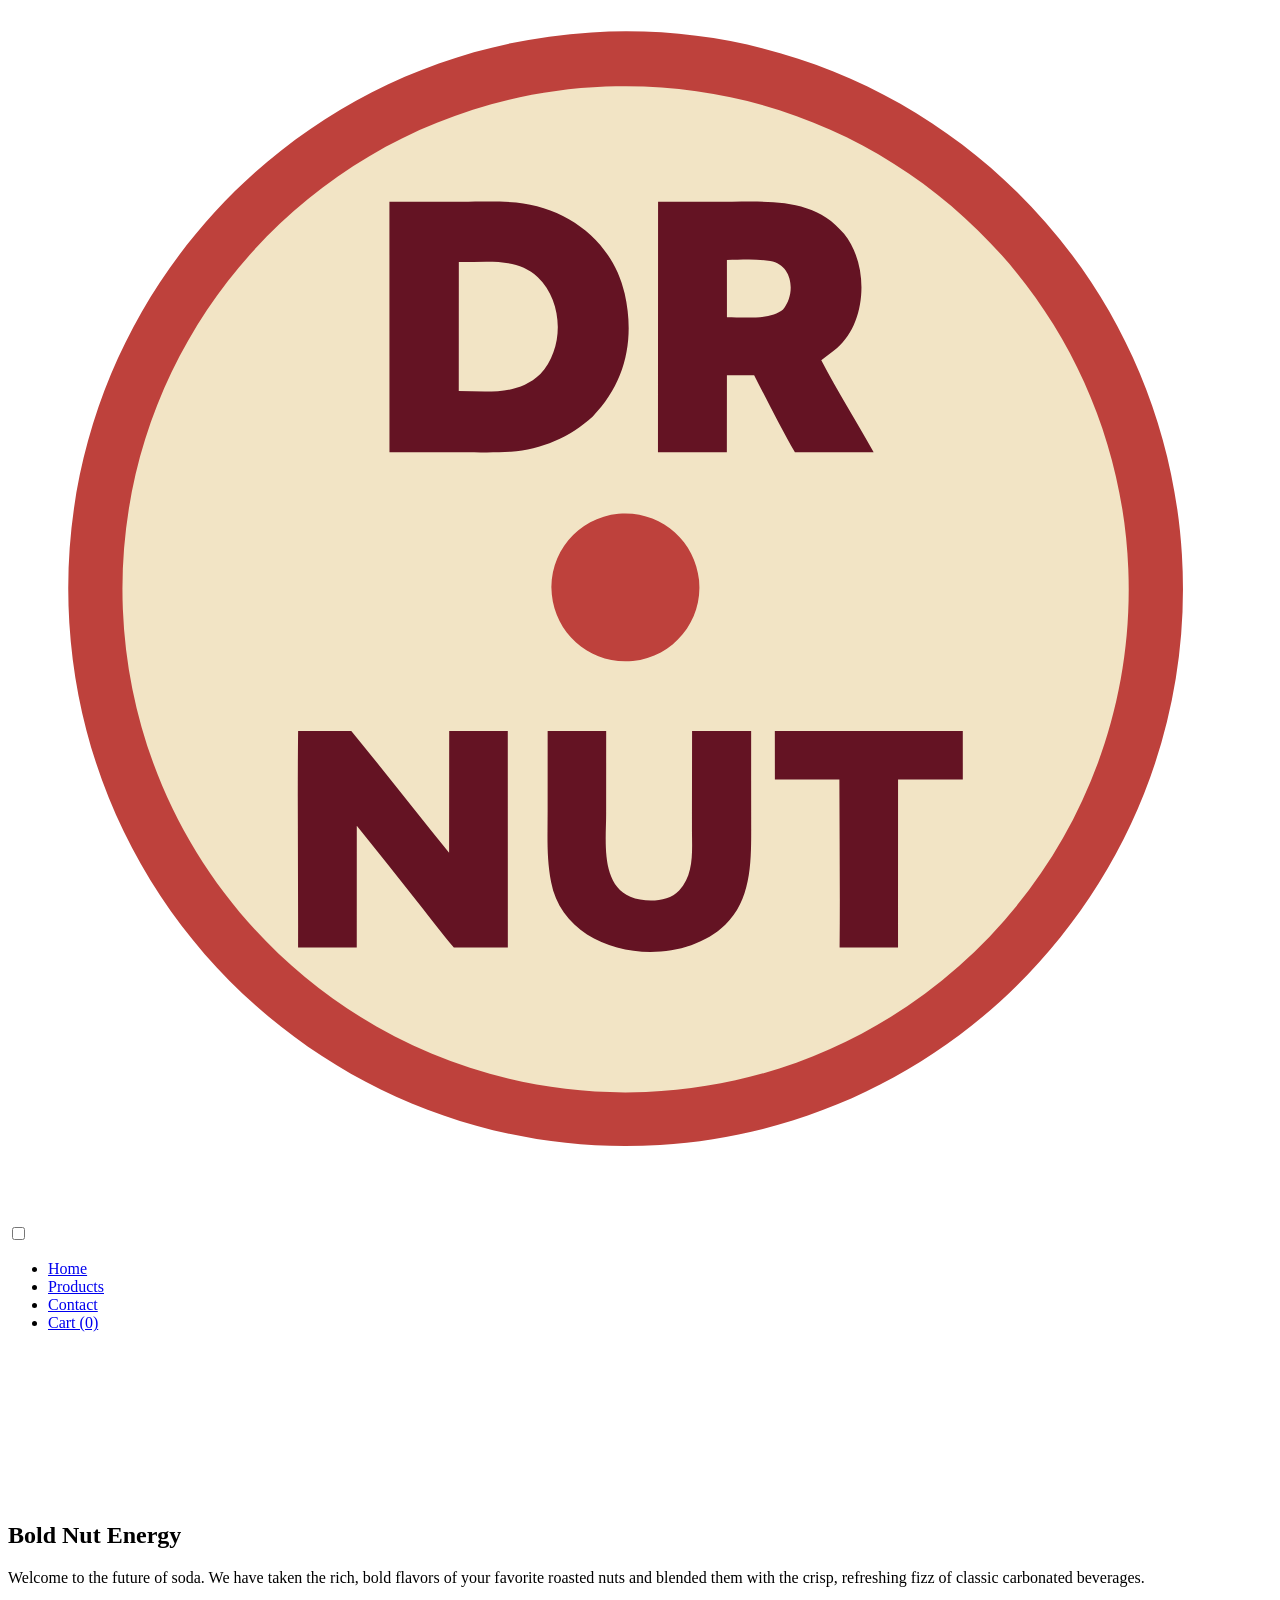
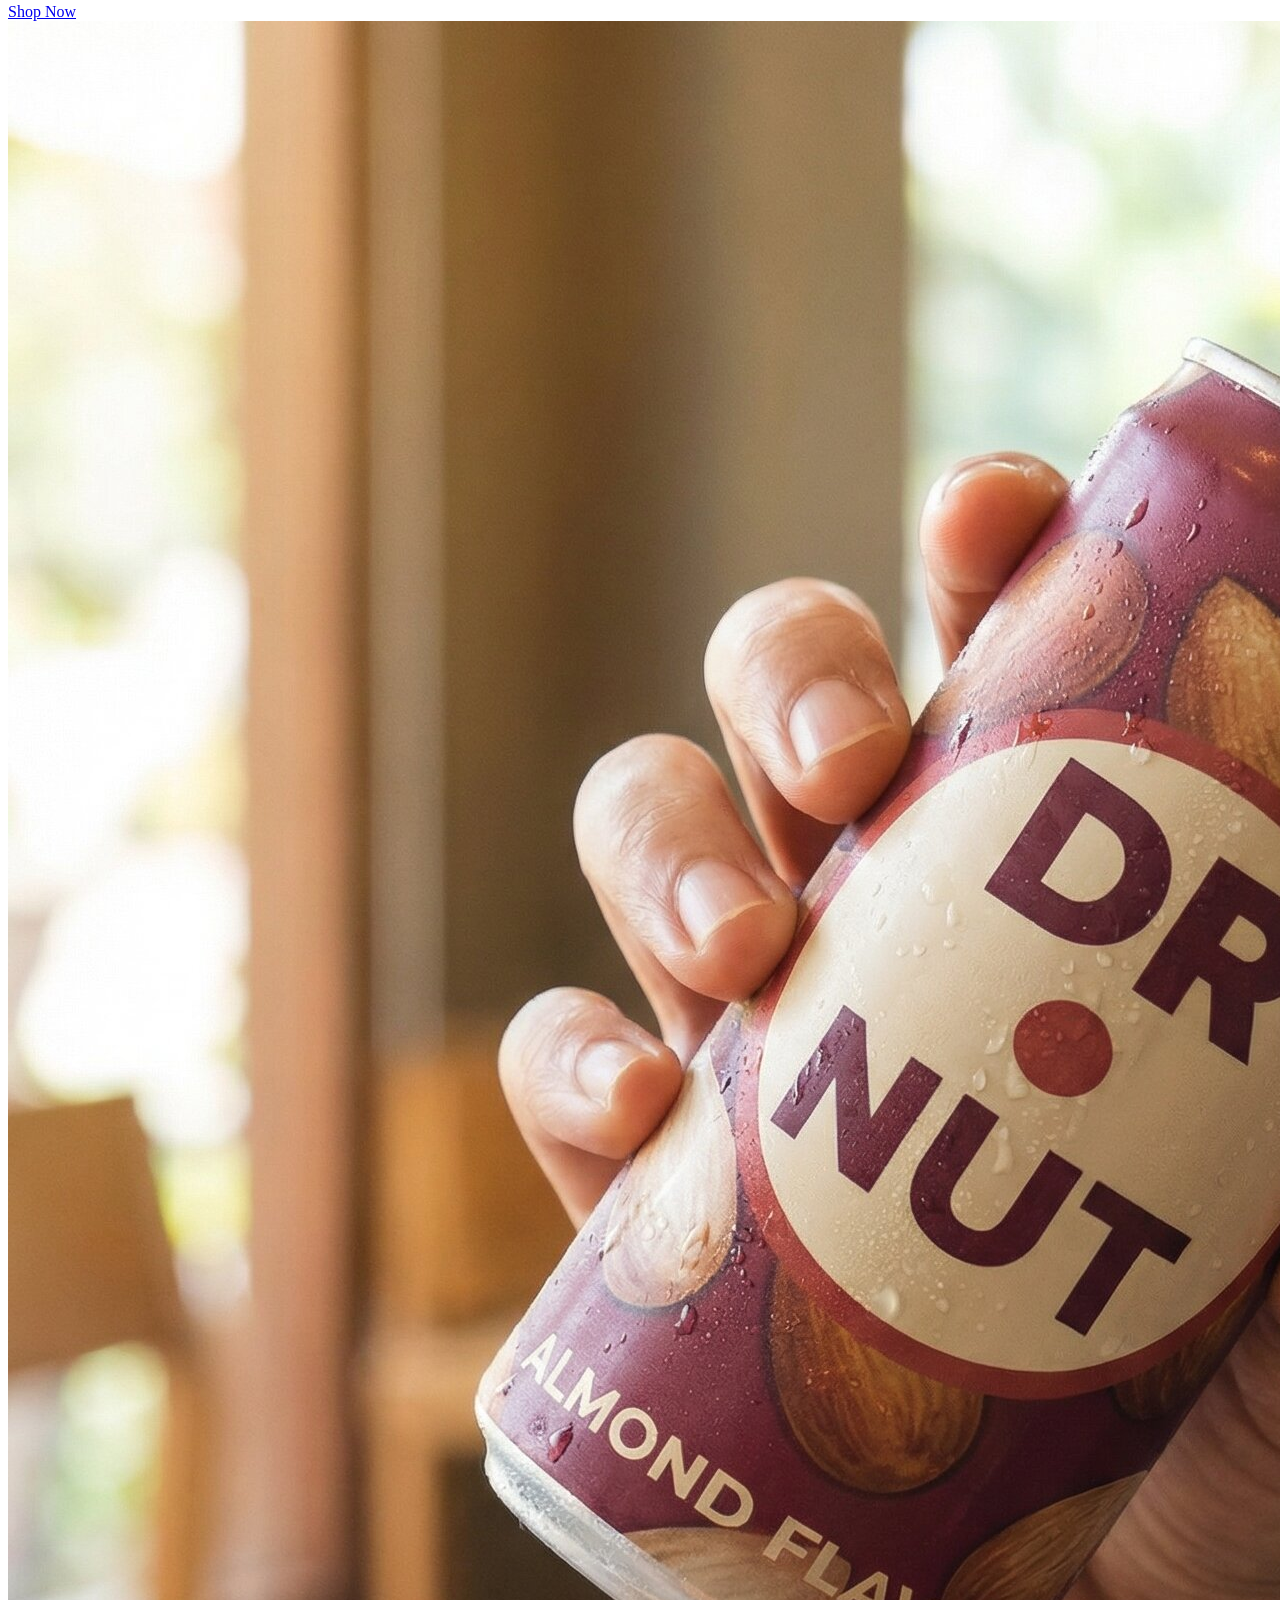
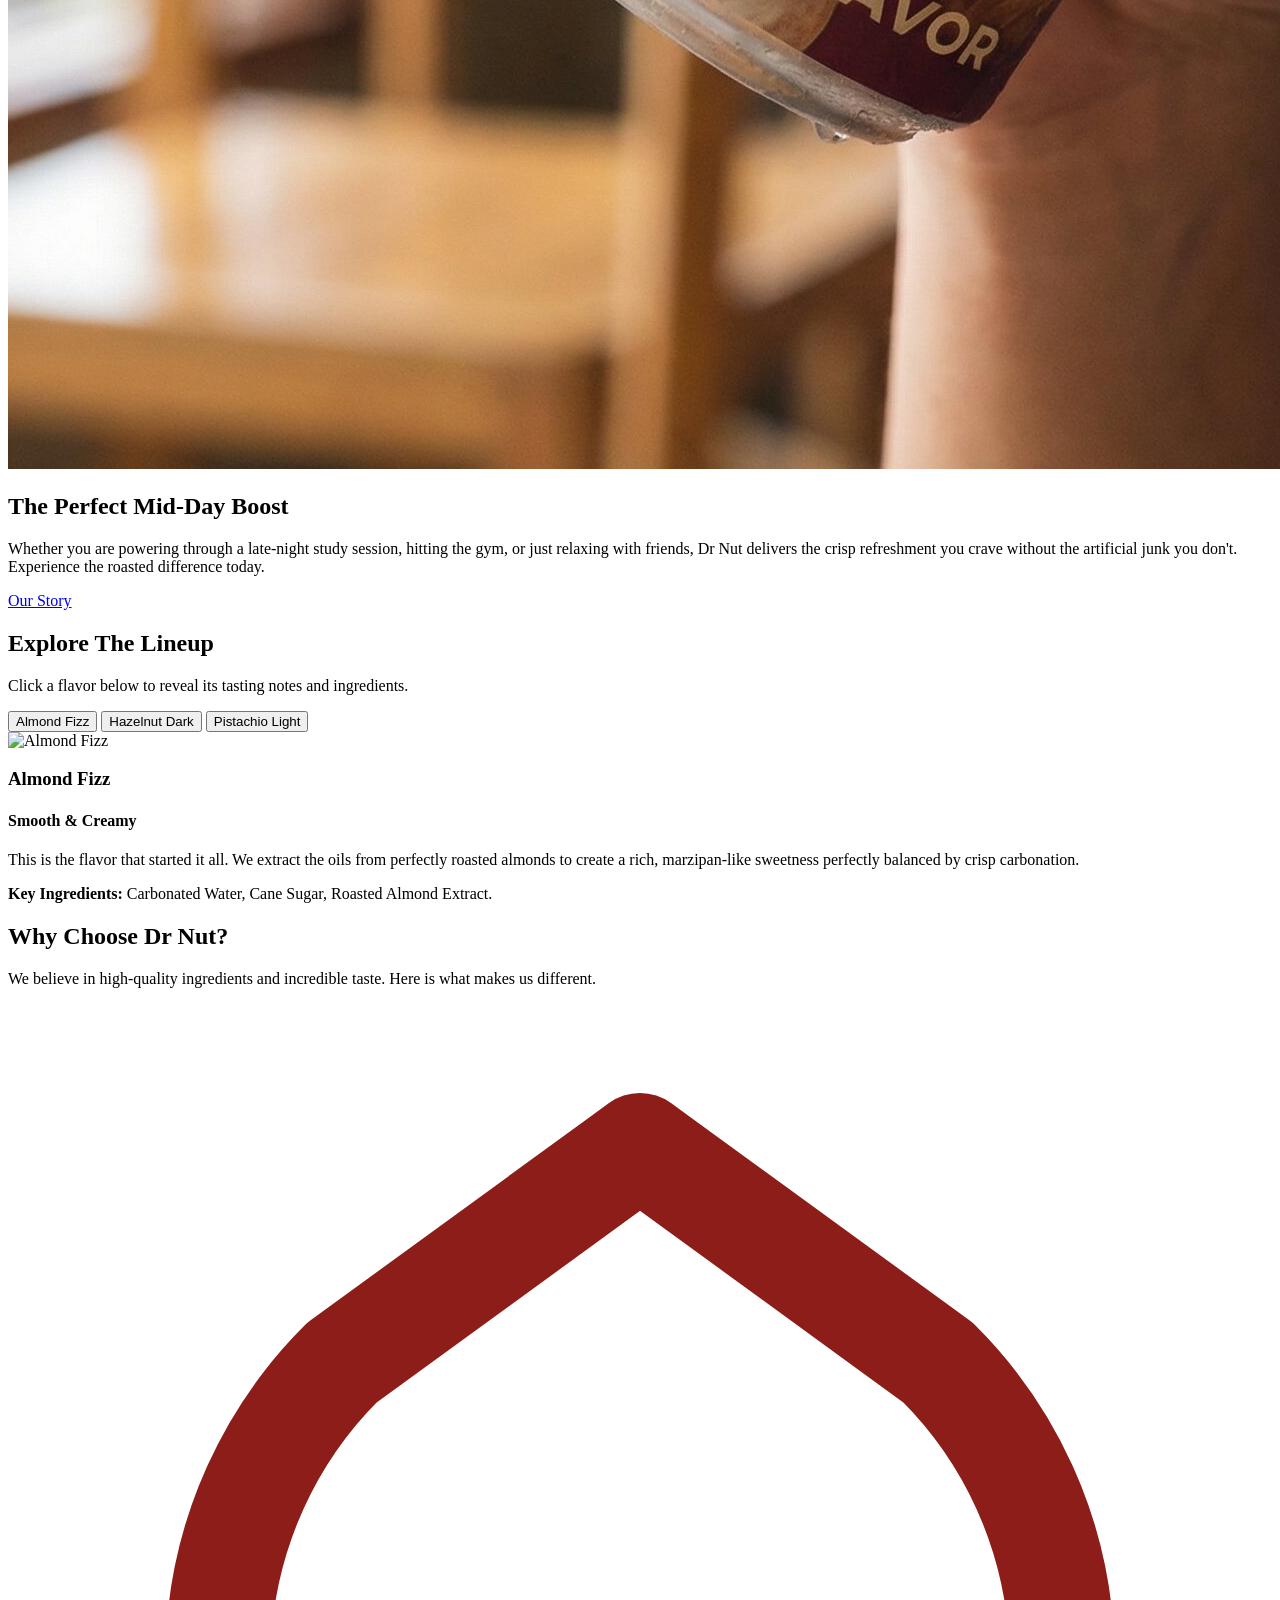
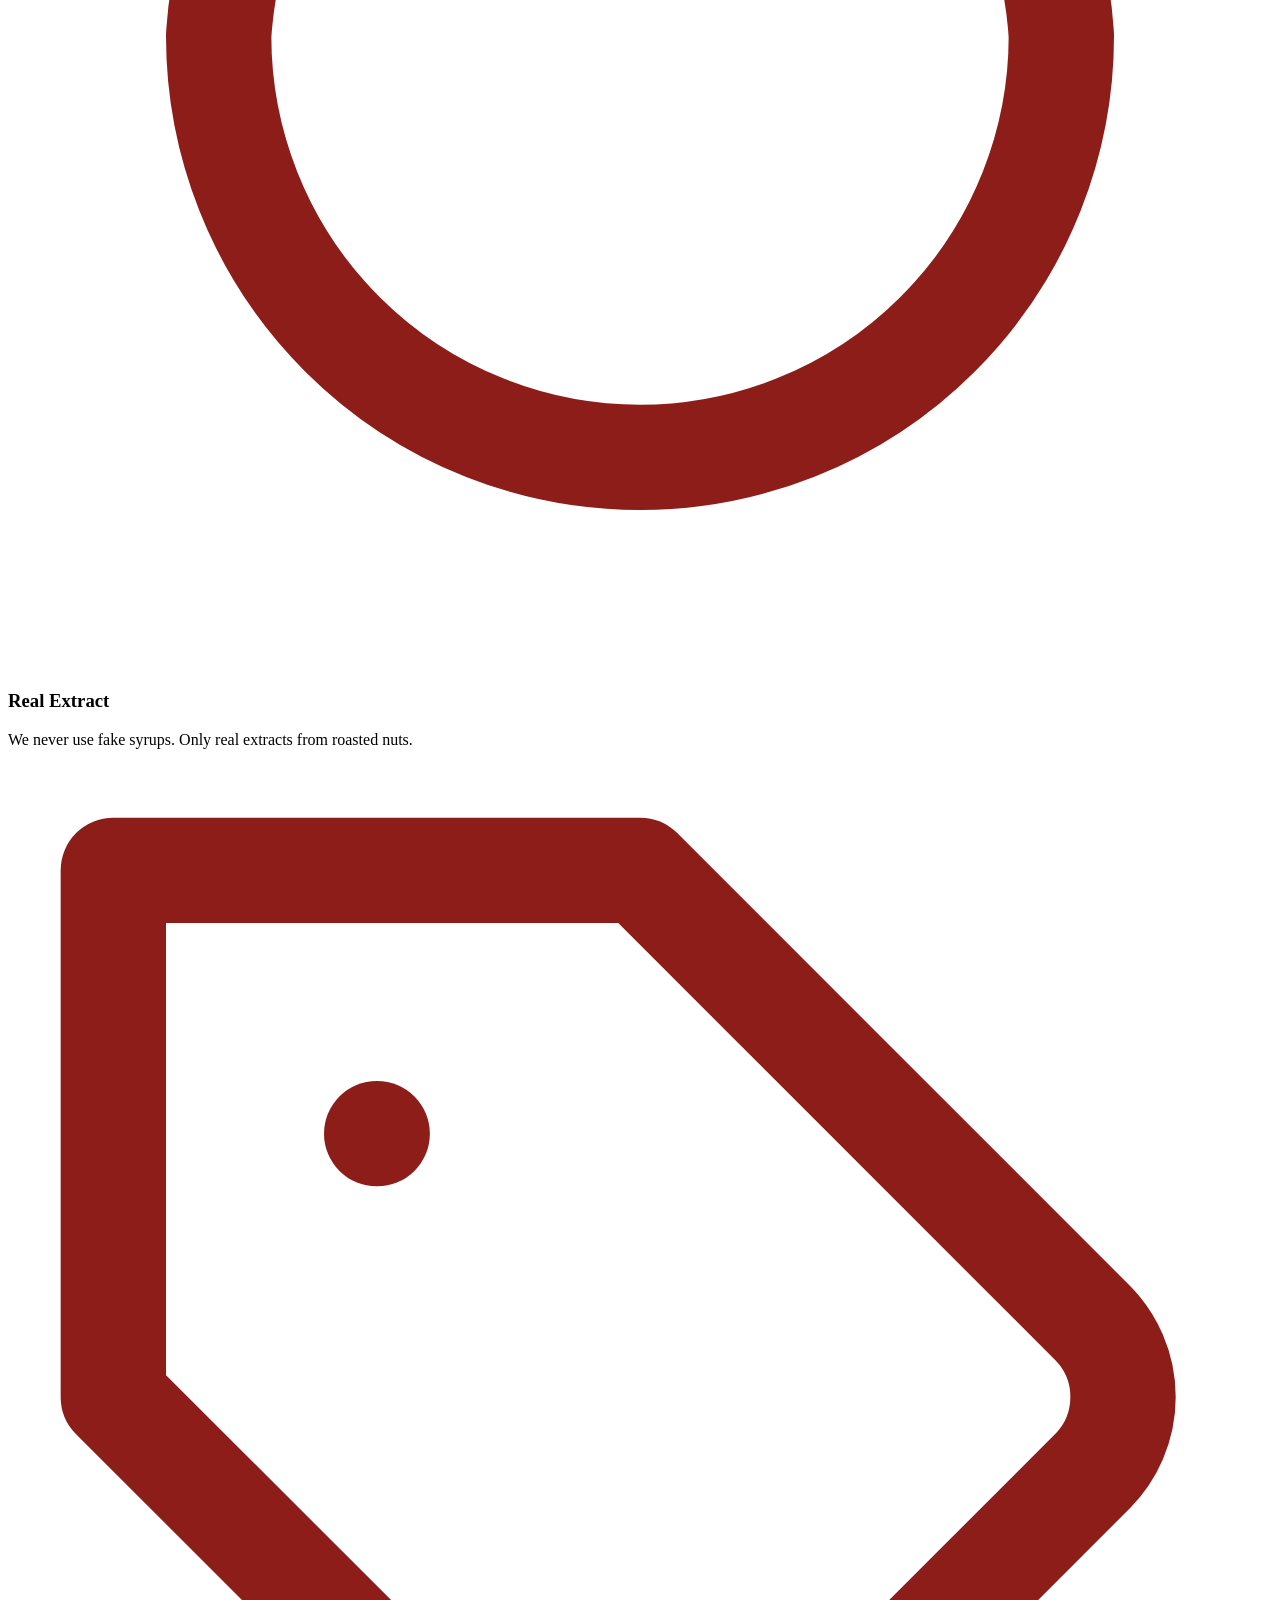
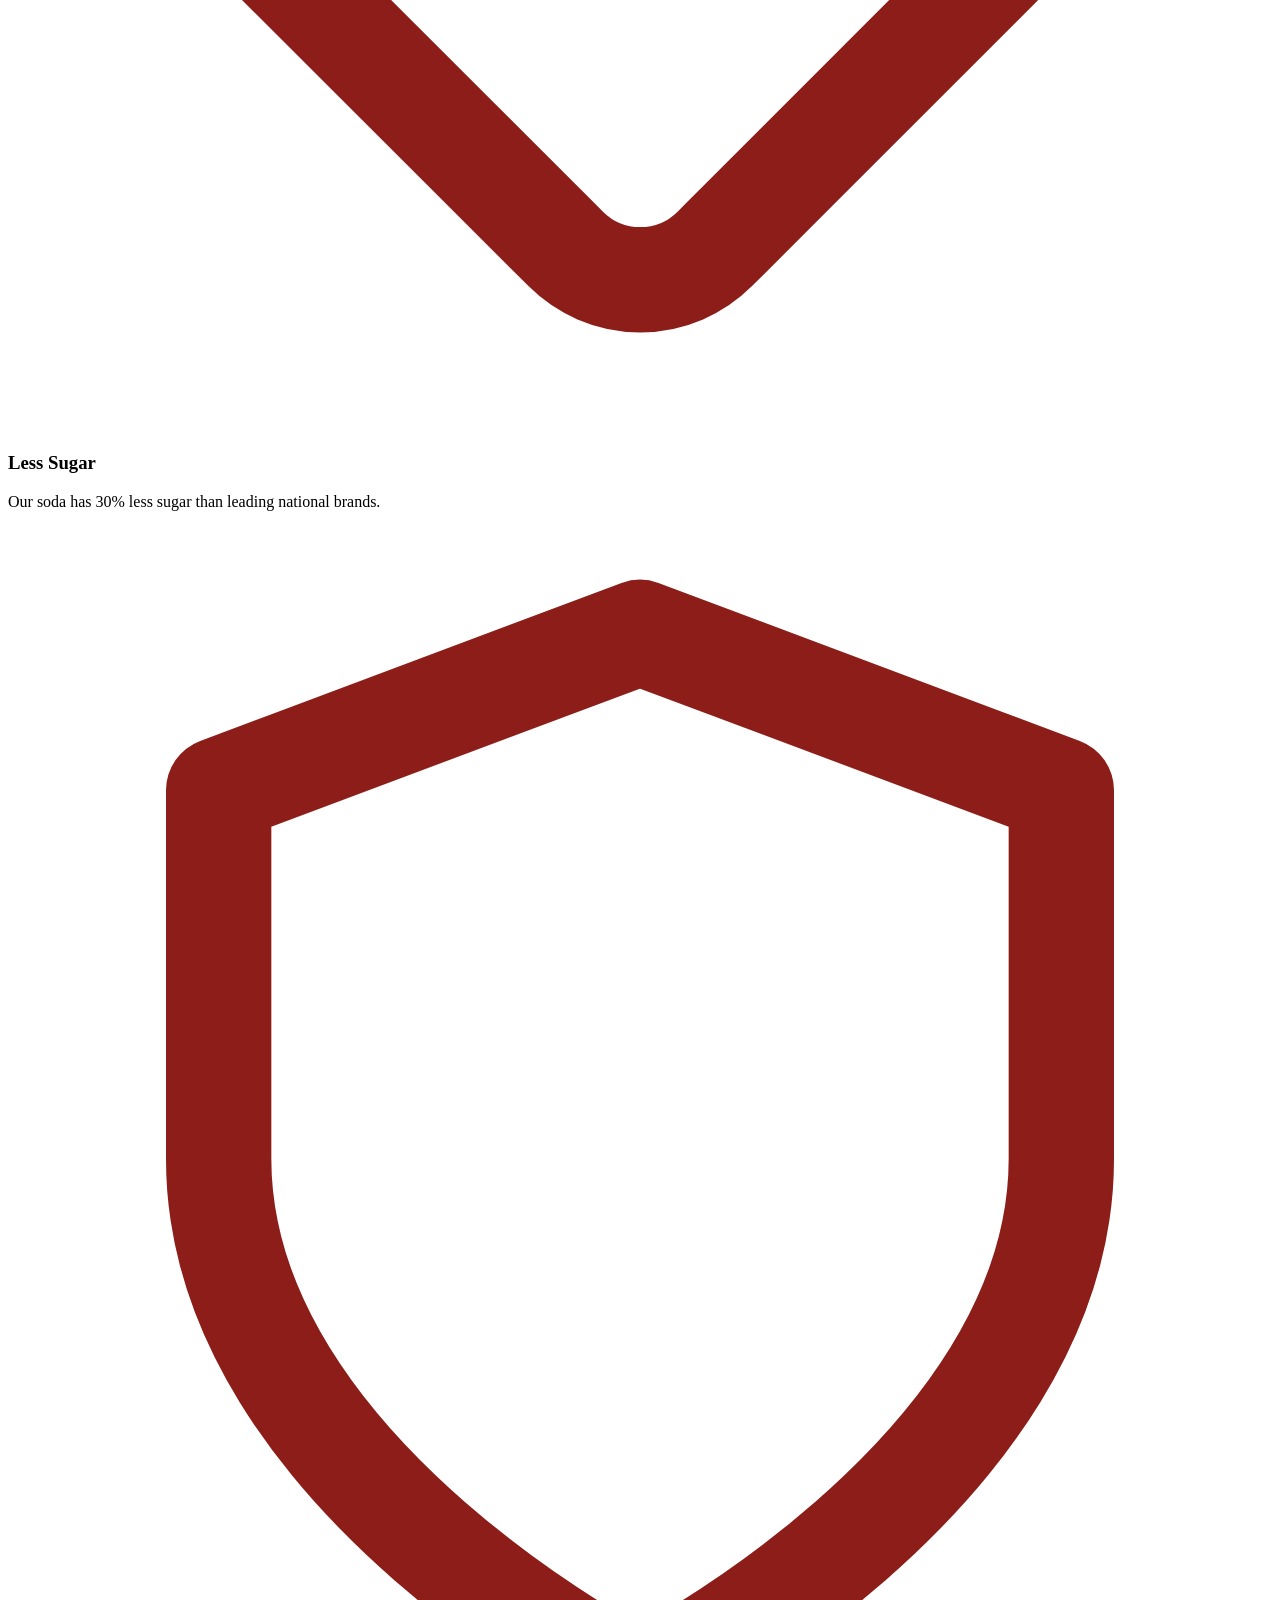
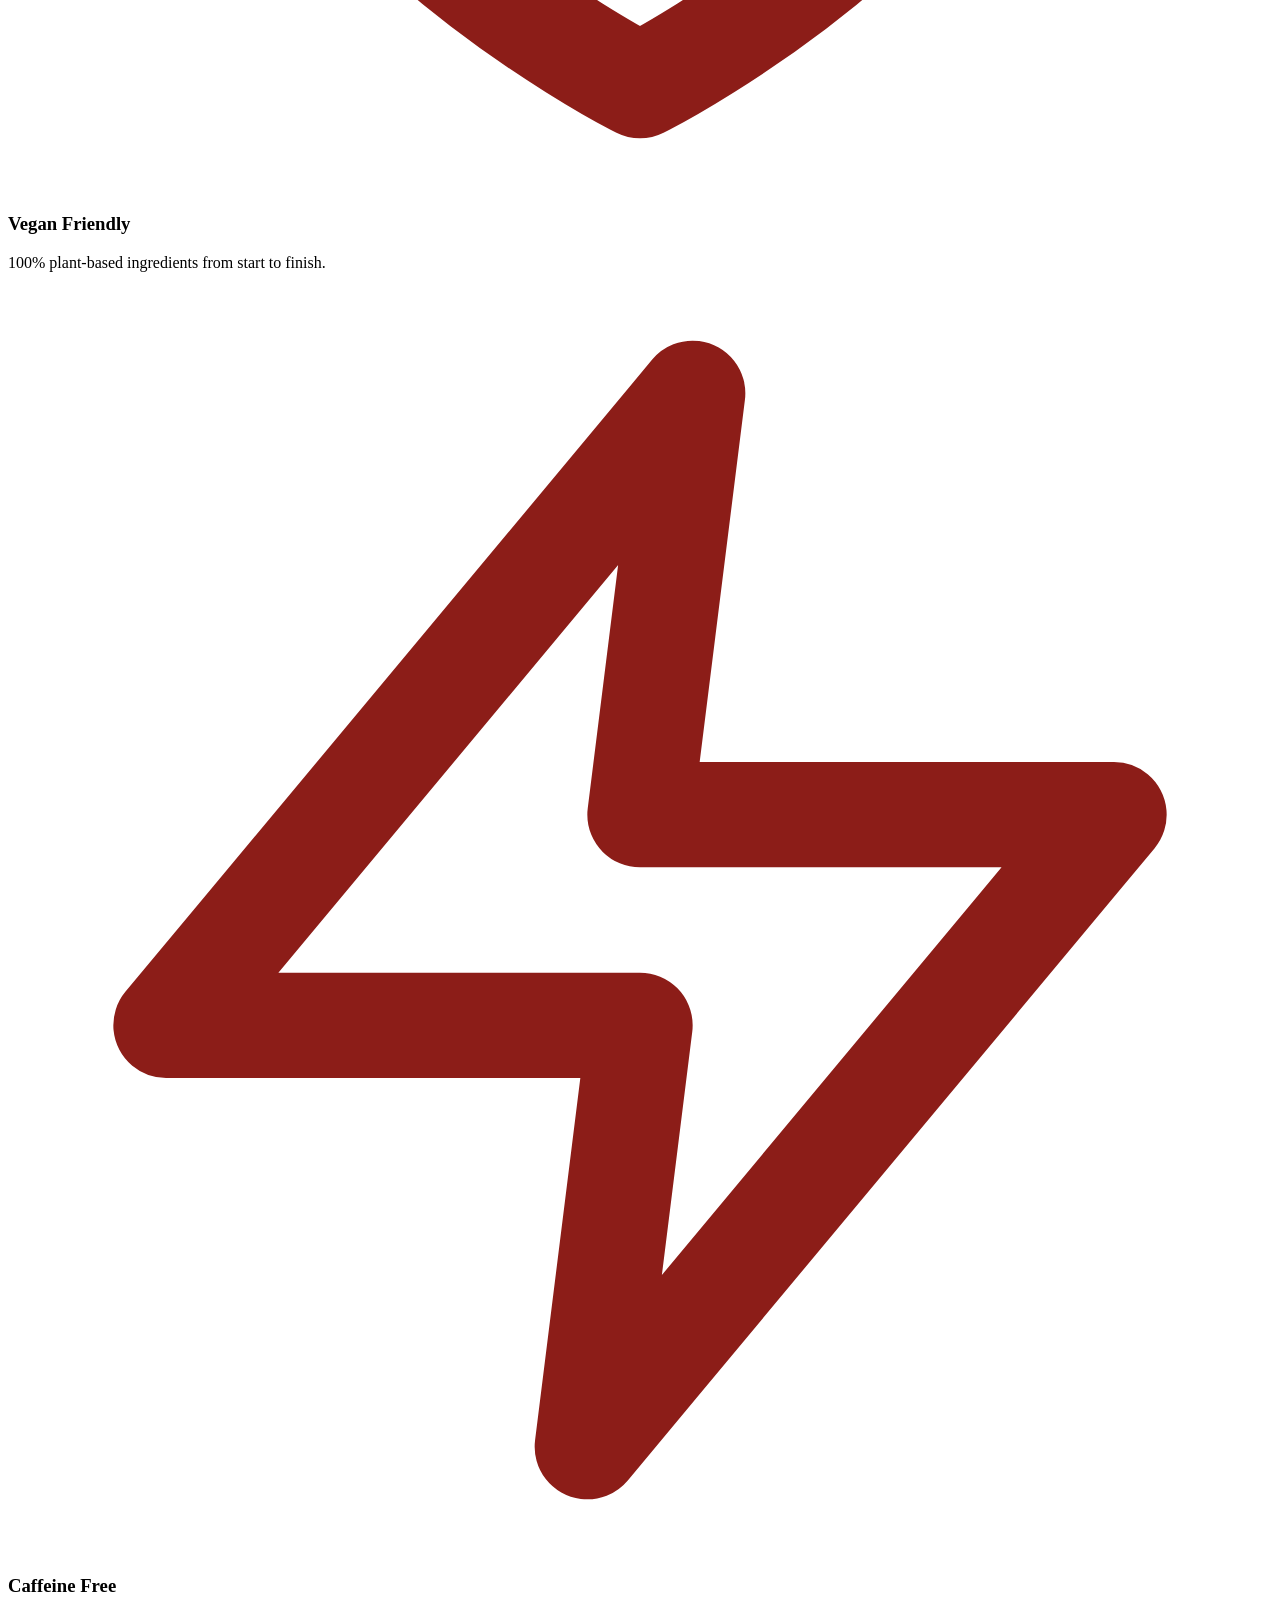
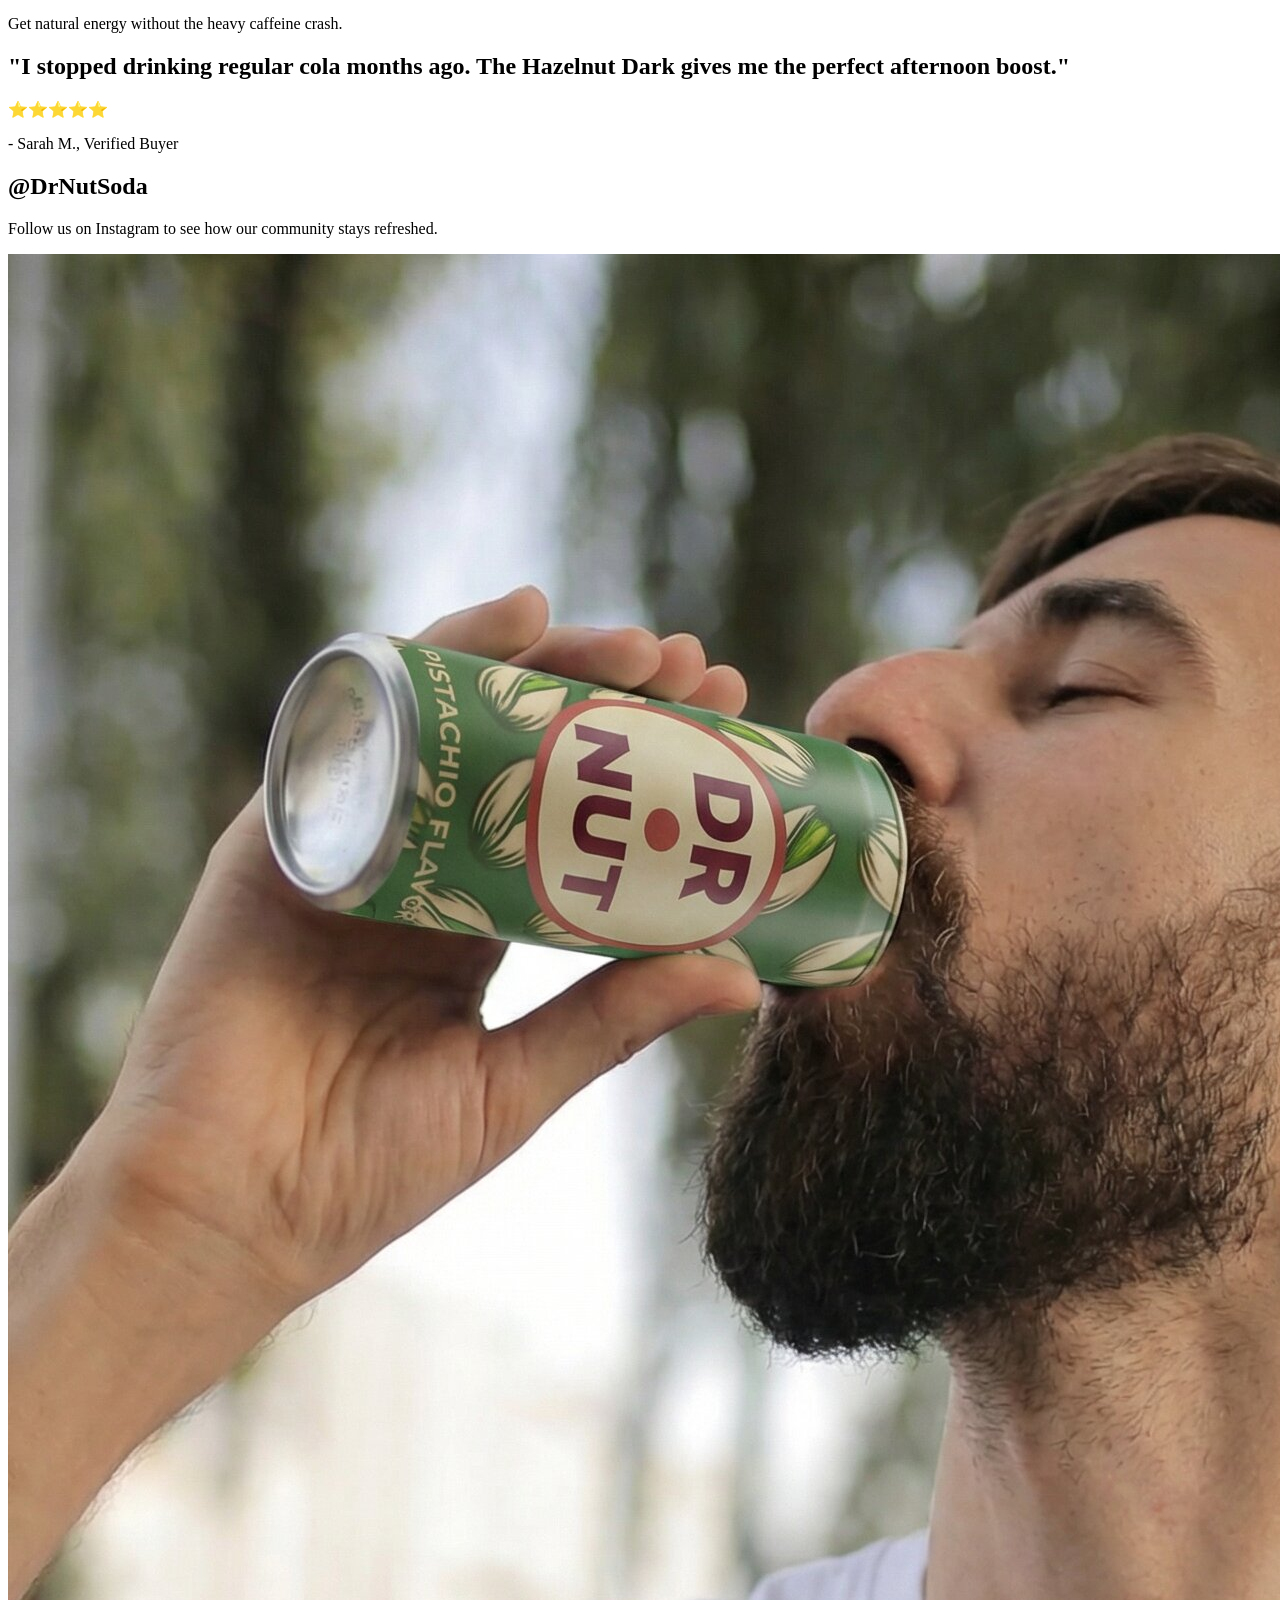
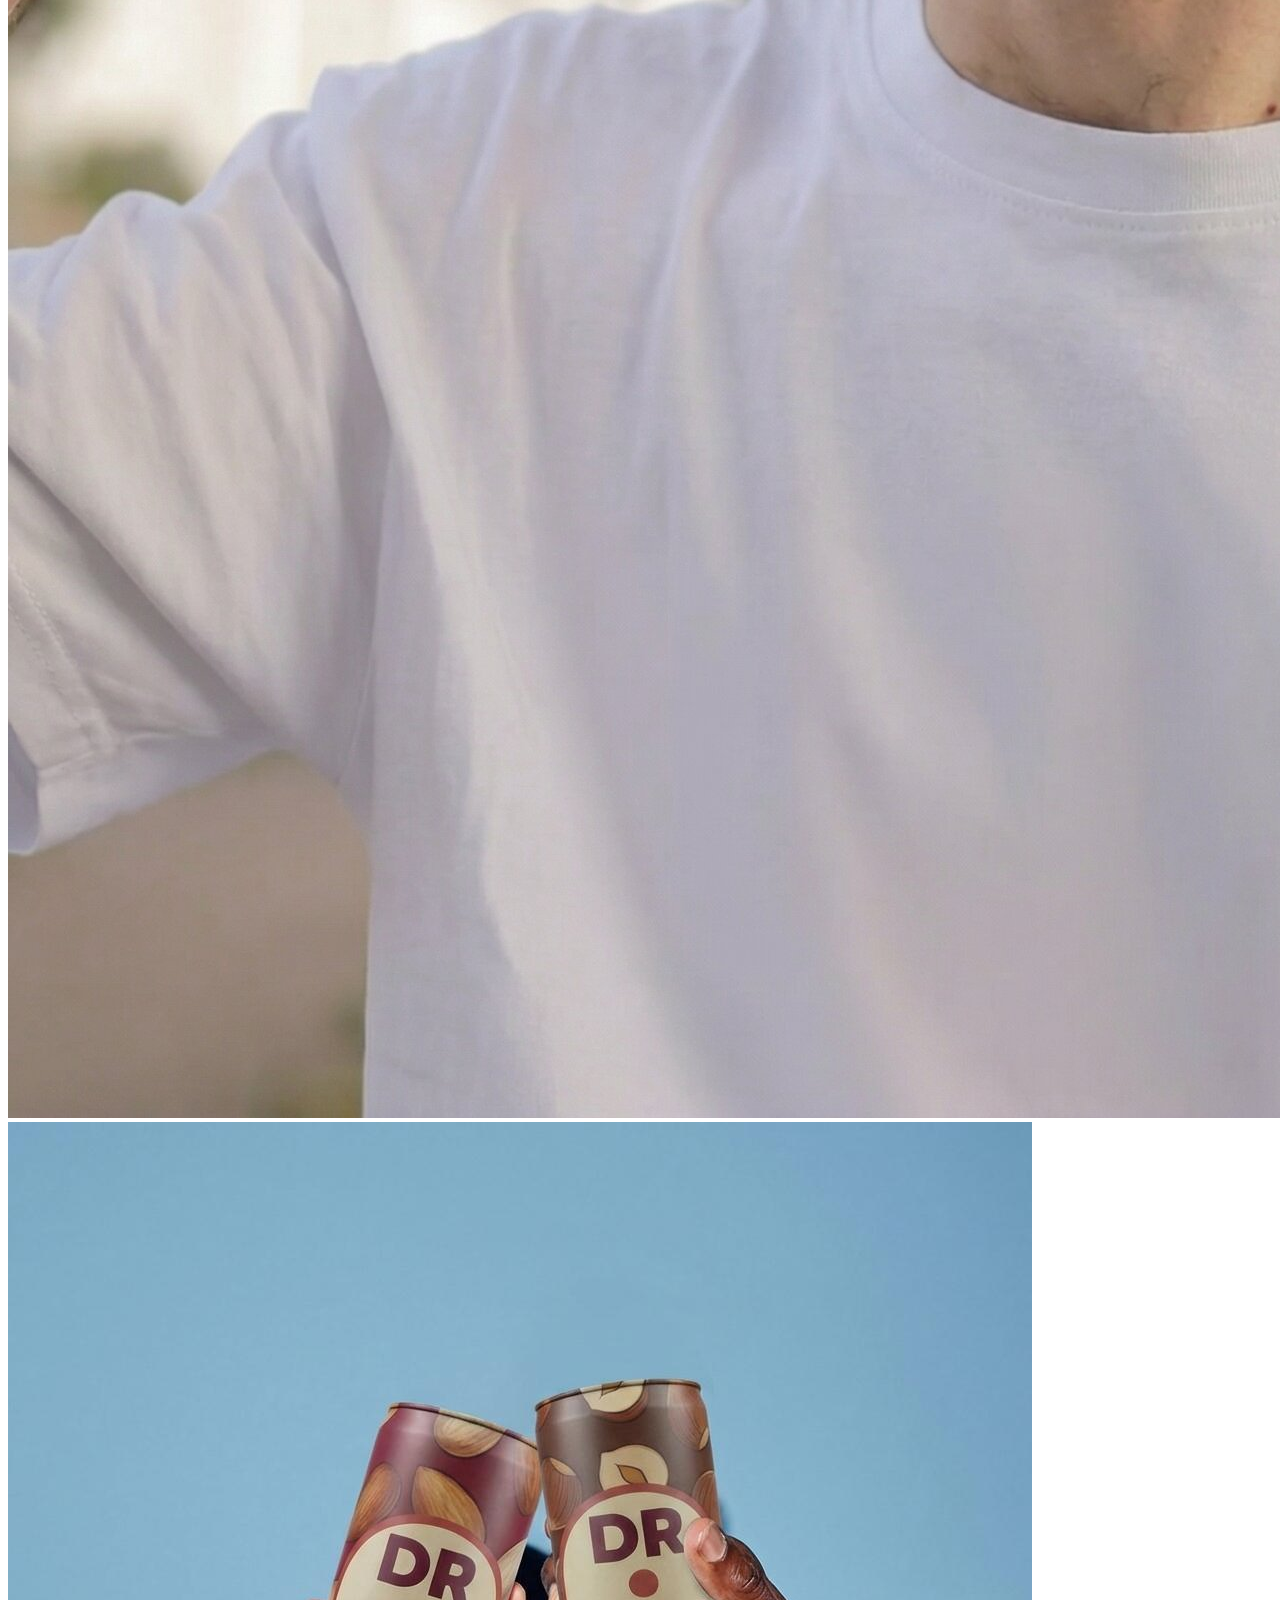
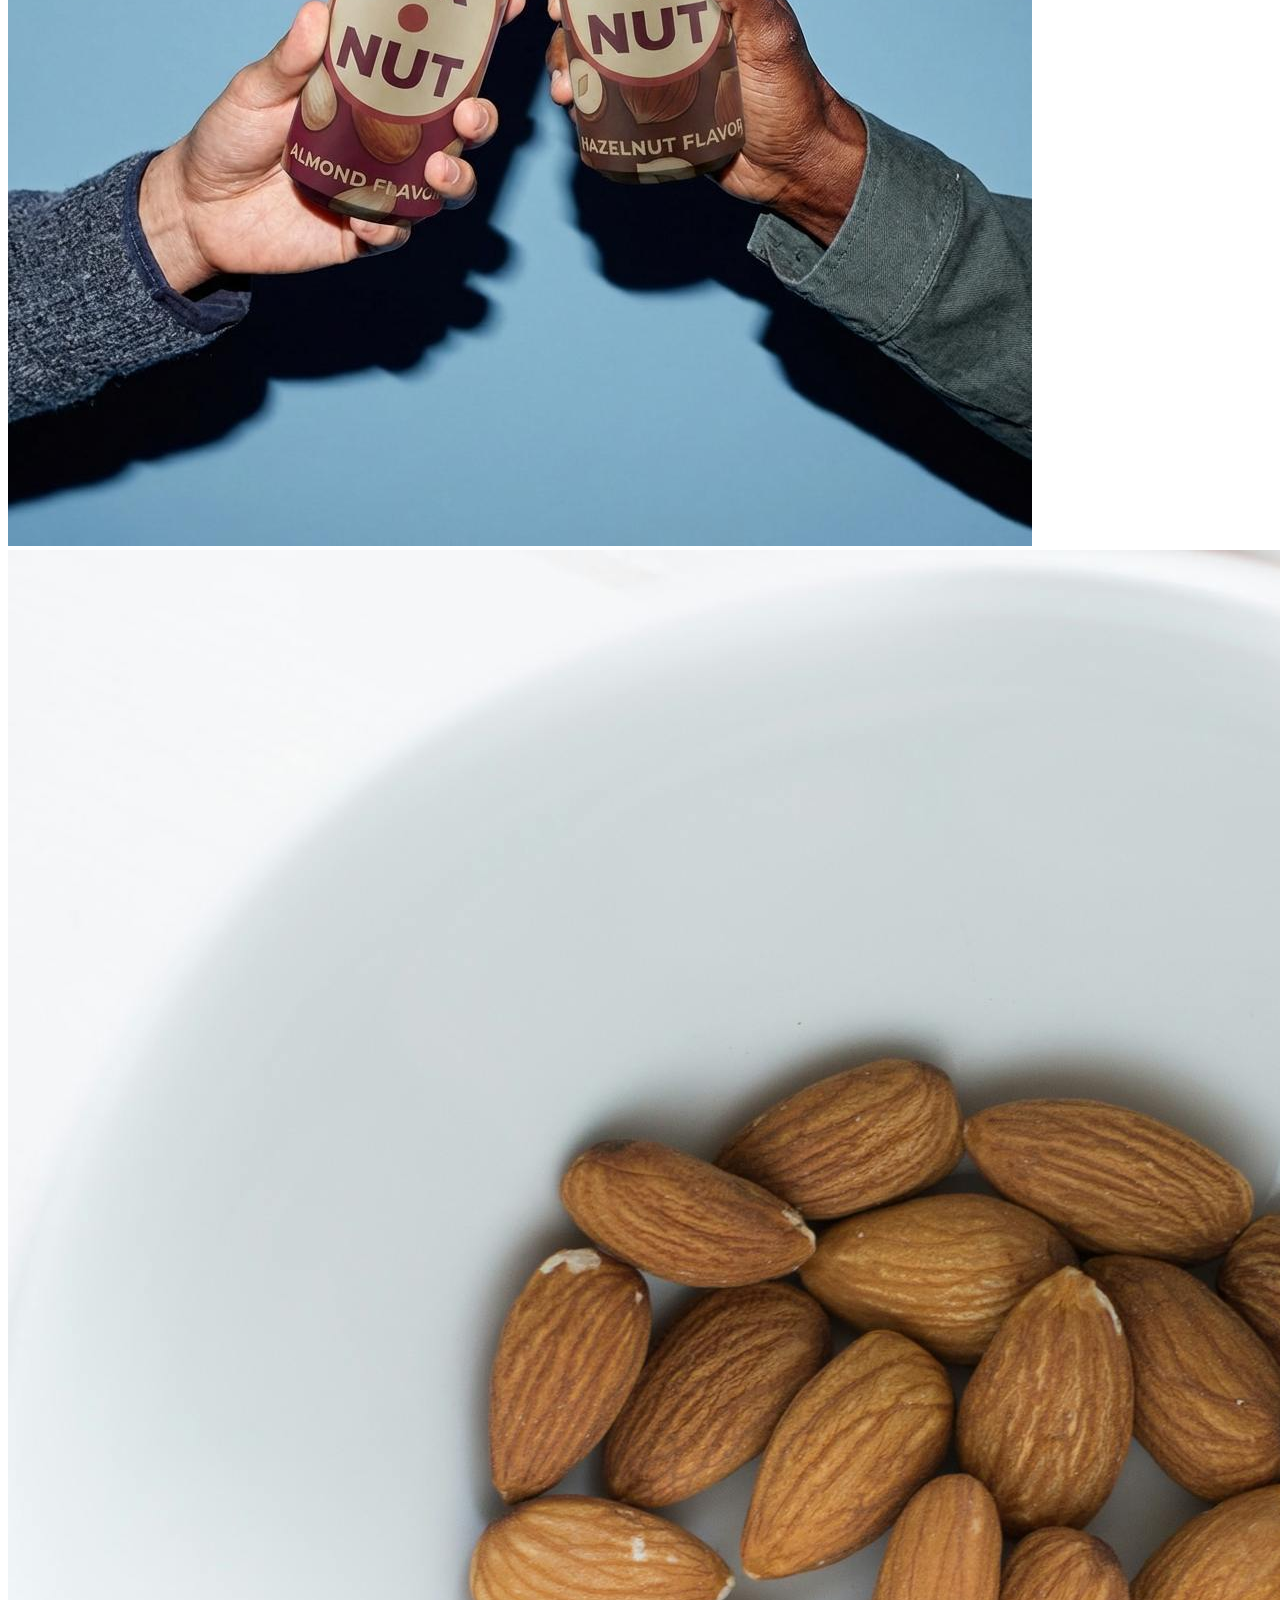
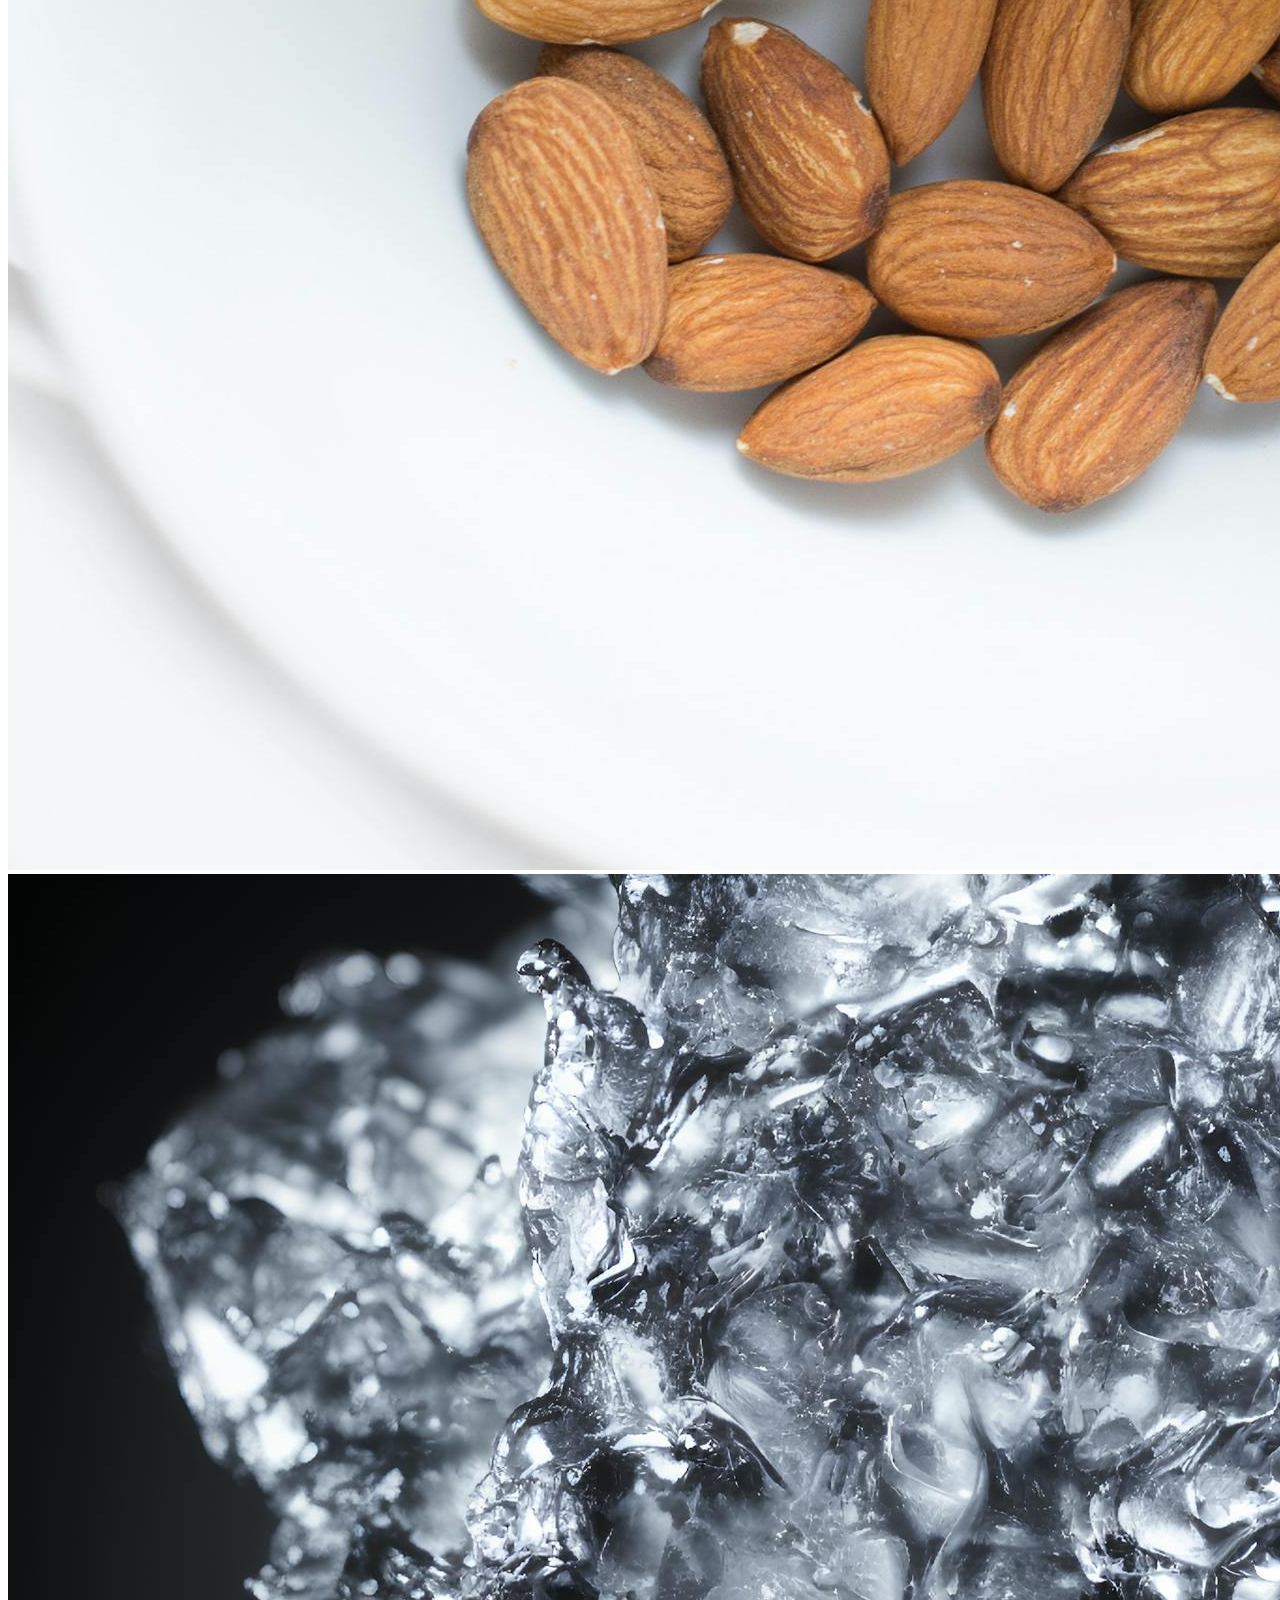
==== index.html @ 9397e149 "html added three html pages" ====
<!DOCTYPE html>
<html lang="en">
<head>
  <meta charset="UTF-8">
  <meta name="viewport" content="width=device-width, initial-scale=1.0">
  <title>Dr Nut - Home</title>

  <link rel="stylesheet" href="css/grid.css">
  <link rel="stylesheet" href="css/main.css">

  <link rel="preconnect" href="https://fonts.googleapis.com">
  <link rel="preconnect" href="https://fonts.gstatic.com" crossorigin>
  <link href="https://fonts.googleapis.com/css2?family=Montserrat:wght@500;700;800;900&family=Poppins:wght@300;400;600&display=swap" rel="stylesheet">
</head>
<body>

<div id="wrapper">

  <header class="site-header grid-con">
    <div class="logo col-span-2 m-col-span-3 l-col-span-3">
      <a href="index.html"><img src="images/logo.svg" alt="Dr Nut Logo"></a>
    </div>

    <div class="nav-container col-span-2 m-col-span-9 l-col-span-9">
      <input type="checkbox" id="menu-toggle">
      
      <label for="menu-toggle" class="menu-icon">
        <svg width="40" height="40" viewBox="0 0 24 24" fill="none" stroke="white" stroke-width="2" stroke-linecap="round" stroke-linejoin="round">
          <line x1="3" y1="12" x2="21" y2="12"></line>
          <line x1="3" y1="6" x2="21" y2="6"></line>
          <line x1="3" y1="18" x2="21" y2="18"></line>
        </svg>
      </label>

      <nav class="main-nav">
        <ul>
          <li><a href="index.html">Home</a></li>
          <li><a href="products.html">Products</a></li>
          <li><a href="contact.html">Contact</a></li>
          <li><a href="#" id="cart-counter" class="cart-link">Cart (0)</a></li>
        </ul>
      </nav>
    </div>
  </header>

  <main>
    <section class="hero-cinemagraph">
      <video class="cinemagraph-video" autoplay loop muted playsinline>
        <source src="videos/commercial.mp4" type="video/mp4">
      </video>
      <div class="cinemagraph-overlay"></div>

      <div class="hero-content">
        <h1>Bold Nut Energy</h1>
        <p>Welcome to the future of soda. We have taken the rich, bold flavors of your favorite roasted nuts and blended them with the crisp, refreshing fizz of classic carbonated beverages.</p>
        
        <div class="hero-btn-wrap">
          <a href="products.html" class="btn btn-hero">Shop Now</a>
        </div>

      </div>
    </section>

    <section class="split-section grid-con">
      <div class="col-span-4 m-col-span-6 l-col-span-6 split-image">
        <img src="images/lifestyle-1.jpg" alt="Person drinking Dr Nut" loading="lazy">
      </div>
      <div class="col-span-4 m-col-span-6 l-col-span-6 split-text">
        <h2>The Perfect Mid-Day Boost</h2>
        <p>Whether you are powering through a late-night study session, hitting the gym, or just relaxing with friends, Dr Nut delivers the crisp refreshment you crave without the artificial junk you don't. Experience the roasted difference today.</p>
        <a href="about.html" class="btn">Our Story</a>
      </div>
    </section>

    <section class="interactive-section grid-con">
      <div class="col-span-4 m-col-span-12 l-col-span-12 intro-text">
        <h2>Explore The Lineup</h2>
        <p>Click a flavor below to reveal its tasting notes and ingredients.</p>
      </div>

      <div class="col-span-4 m-col-span-4 l-col-span-4 interactive-controls">
        <button class="int-btn active" data-flavor="almond">Almond Fizz</button>
        <button class="int-btn" data-flavor="hazelnut">Hazelnut Dark</button>
        <button class="int-btn" data-flavor="pistachio">Pistachio Light</button>
      </div>

      <div class="col-span-4 m-col-span-8 l-col-span-8 interactive-display">
        <div class="display-card" id="dynamic-card">
          <div class="display-image-container">
            <img id="dynamic-img" src="images/almond.png" alt="Almond Fizz" loading="lazy">
          </div>
          <div class="display-text">
            <h3 id="dynamic-title">Almond Fizz</h3>
            <h4 id="dynamic-subtitle">Smooth & Creamy</h4>
            <p id="dynamic-desc">This is the flavor that started it all. We extract the oils from perfectly roasted almonds to create a rich, marzipan-like sweetness perfectly balanced by crisp carbonation.</p>
            <p class="ingredients" id="dynamic-ingredients"><strong>Key Ingredients:</strong> Carbonated Water, Cane Sugar, Roasted Almond Extract.</p>
          </div>
        </div>
      </div>
    </section>

    <section class="about grid-con">
      <div class="col-span-4 m-col-span-12 l-col-span-12 intro-text">
        <h2>Why Choose Dr Nut?</h2>
        <p>We believe in high-quality ingredients and incredible taste. Here is what makes us different.</p>
      </div>

      <div class="service-box col-span-2 m-col-span-4 l-col-span-3">
        <svg viewBox="0 0 24 24" fill="none" stroke="#8c1d18" stroke-width="2" stroke-linecap="round" stroke-linejoin="round" class="service-icon"><path d="M12 2.69l5.66 4.12a8 8 0 0 1 2.34 5.19A8 8 0 0 1 12 20a8 8 0 0 1-8-8 8 8 0 0 1 2.34-5.19L12 2.69z"></path></svg>
        <h3>Real Extract</h3>
        <p>We never use fake syrups. Only real extracts from roasted nuts.</p>
      </div>
      
      <div class="service-box col-span-2 m-col-span-4 l-col-span-3">
        <svg viewBox="0 0 24 24" fill="none" stroke="#8c1d18" stroke-width="2" stroke-linecap="round" stroke-linejoin="round" class="service-icon"><path d="M20.59 13.41l-7.17 7.17a2 2 0 0 1-2.83 0L2 12V2h10l8.59 8.59a2 2 0 0 1 0 2.82z"></path><line x1="7" y1="7" x2="7.01" y2="7"></line></svg>
        <h3>Less Sugar</h3>
        <p>Our soda has 30% less sugar than leading national brands.</p>
      </div>
      
      <div class="service-box col-span-2 m-col-span-4 l-col-span-3">
        <svg viewBox="0 0 24 24" fill="none" stroke="#8c1d18" stroke-width="2" stroke-linecap="round" stroke-linejoin="round" class="service-icon"><path d="M12 22C12 22 20 18 20 12V5l-8-3-8 3v7c0 6 8 10 8 10z"></path></svg>
        <h3>Vegan Friendly</h3>
        <p>100% plant-based ingredients from start to finish.</p>
      </div>
      
      <div class="service-box col-span-2 m-col-span-4 l-col-span-3">
        <svg viewBox="0 0 24 24" fill="none" stroke="#8c1d18" stroke-width="2" stroke-linecap="round" stroke-linejoin="round" class="service-icon"><polygon points="13 2 3 14 12 14 11 22 21 10 12 10 13 2"></polygon></svg>
        <h3>Caffeine Free</h3>
        <p>Get natural energy without the heavy caffeine crash.</p>
      </div>
    </section>

    <section class="review grid-con">
      <div class="col-span-4 m-col-span-12 l-col-span-12 review-box" style="transition: opacity 0.3s ease;">
        <h2 id="review-text">"I stopped drinking regular cola months ago. The Hazelnut Dark gives me the perfect afternoon boost."</h2>
        <p class="stars" id="review-stars">⭐⭐⭐⭐⭐</p>
        <p class="reviewer" id="review-author">- Sarah M., Verified Buyer</p>
      </div>
    </section>

    <section class="social-grid-section grid-con">
      <div class="col-span-4 m-col-span-12 l-col-span-12 intro-text">
        <h2>@DrNutSoda</h2>
        <p>Follow us on Instagram to see how our community stays refreshed.</p>
      </div>
      
      <div class="col-span-2 m-col-span-3 l-col-span-3 social-img-box">
        <img src="images/social-1.jpg" alt="Social Feed 1" loading="lazy">
      </div>
      <div class="col-span-2 m-col-span-3 l-col-span-3 social-img-box">
        <img src="images/social-2.jpg" alt="Social Feed 2" loading="lazy">
      </div>
      <div class="col-span-2 m-col-span-3 l-col-span-3 social-img-box">
        <img src="images/social-3.jpg" alt="Social Feed 3" loading="lazy">
      </div>
      <div class="col-span-2 m-col-span-3 l-col-span-3 social-img-box">
        <img src="images/social-4.jpg" alt="Social Feed 4" loading="lazy">
      </div>
    </section>

  </main>

  <footer class="site-footer">
    <div class="grid-con">
      <div class="col-span-4 m-col-span-4 l-col-span-4 footer-col">
        <img src="images/logo.svg" alt="Dr Nut Logo" class="footer-logo" loading="lazy">
        <p>The future of nut-infused carbonated energy. Bold, refreshing, and crafted with real plant-based ingredients.</p>
      </div>
      
      <div class="col-span-4 m-col-span-4 l-col-span-4 footer-col">
        <h3>Quick Links</h3>
        <ul>
          <li><a href="index.html">Home</a></li>
          <li><a href="products.html">Shop Products</a></li>
          <li><a href="contact.html">Contact Us</a></li>
        </ul>
      </div>
      
      <div class="col-span-4 m-col-span-4 l-col-span-4 footer-col">
        <h3>Get In Touch</h3>
        <p>123 Fake Street, London, ON</p>
        <p>hello@drnutsoda.com</p>
        <br>
        <div class="social-links">
          <a href="#">Instagram</a> | <a href="#">TikTok</a> | <a href="#">Twitter</a>
        </div>
      </div>
    </div>
    <div class="grid-con">
      <div class="col-span-4 m-col-span-12 l-col-span-12 footer-bottom">
        <p>© 2026 Dr Nut Soda Co. - All Rights Reserved</p>
      </div>
    </div>
  </footer>
  
  <div id="toast-notification" class="toast">Item added to cart!</div>

  
  <script src="https://cdnjs.cloudflare.com/ajax/libs/gsap/3.12.2/gsap.min.js"></script>
  <script src="https://cdnjs.cloudflare.com/ajax/libs/gsap/3.12.2/ScrollTrigger.min.js"></script>
  
  <script src="js/main.js"></script>
</div>
</body>
</html>
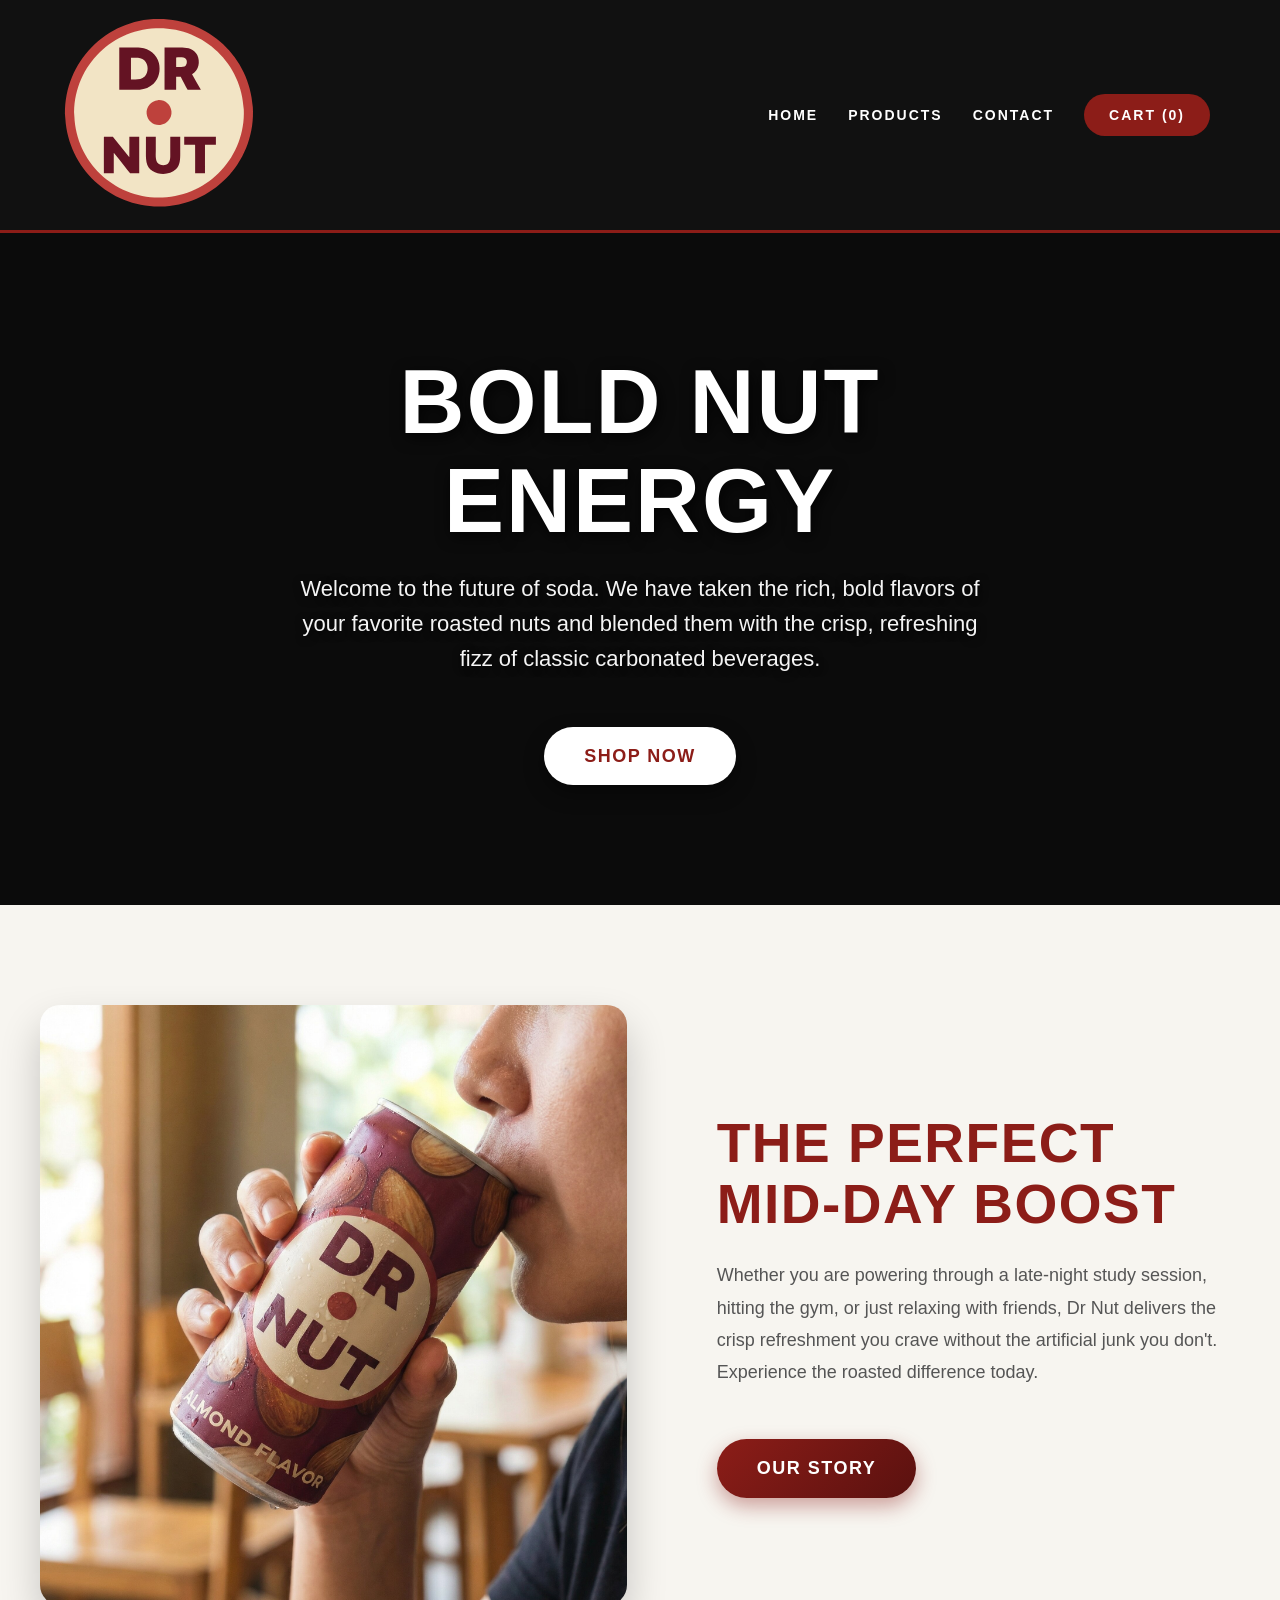
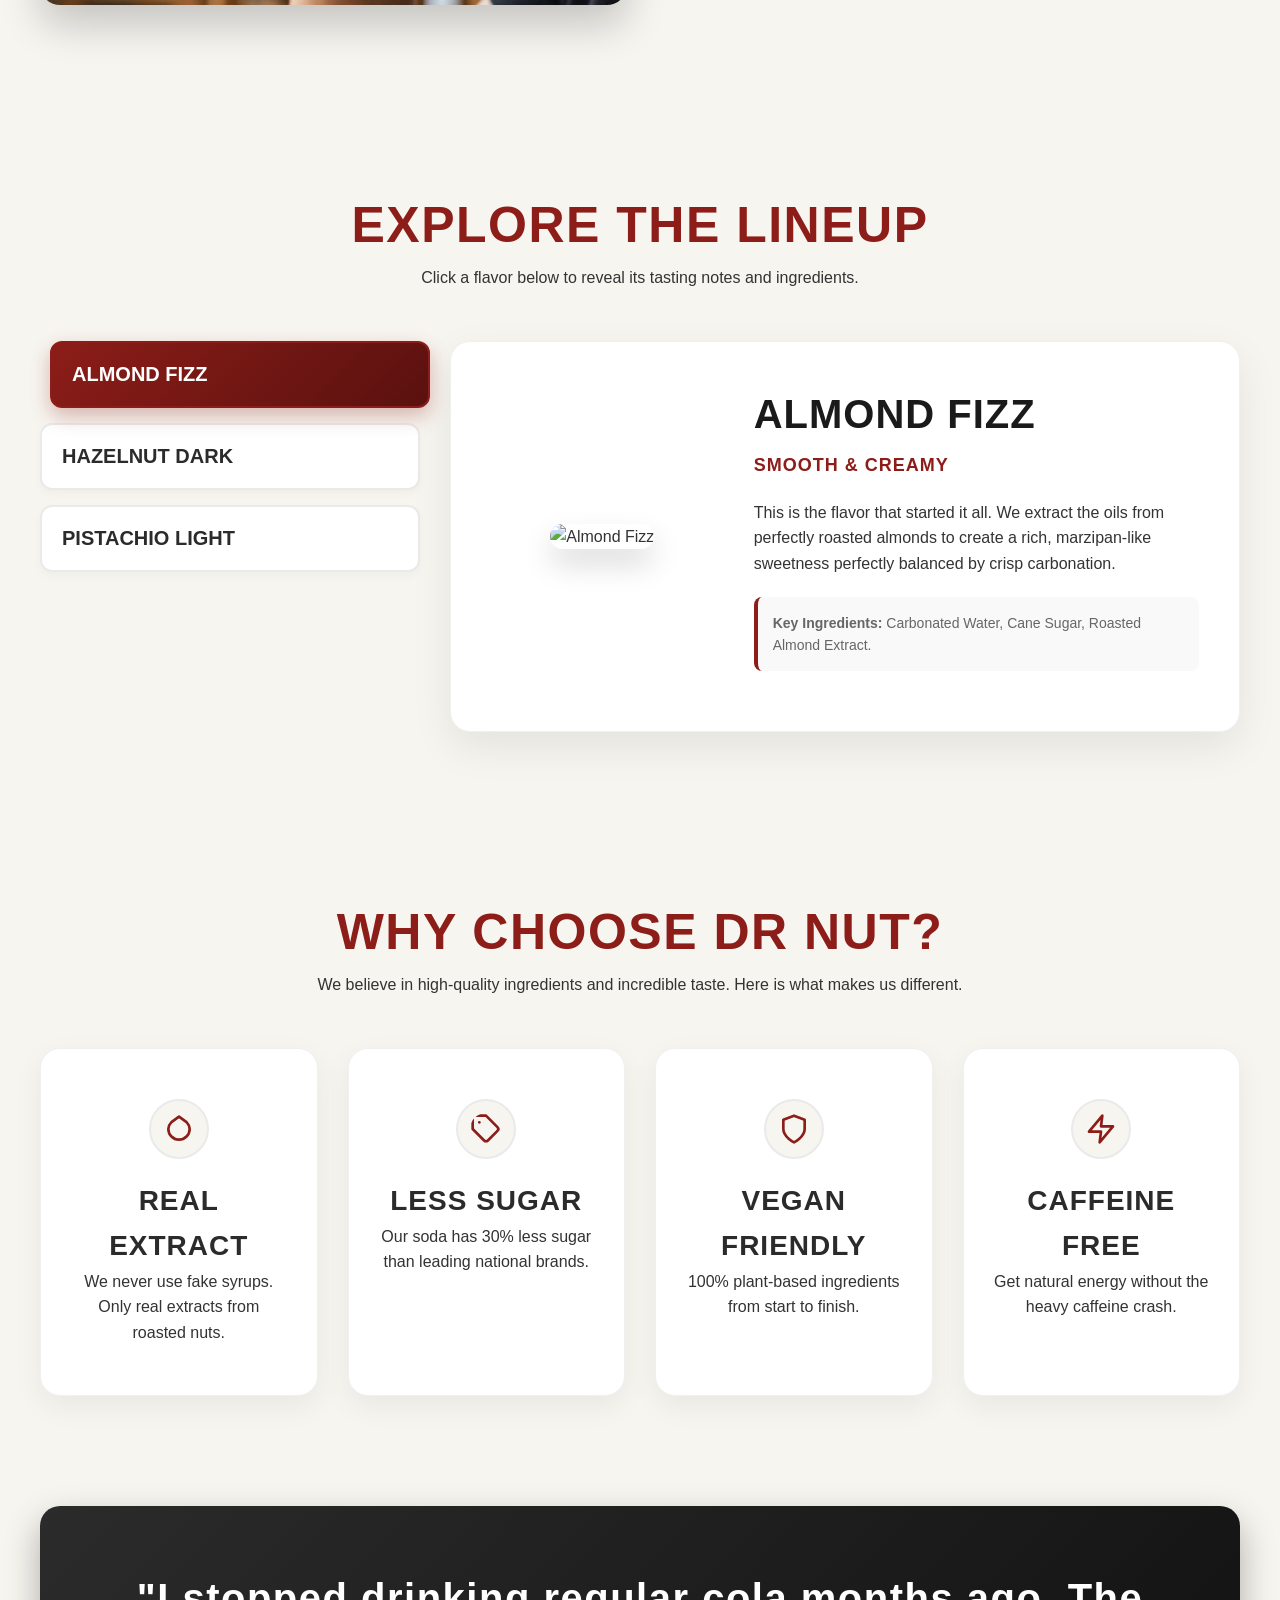
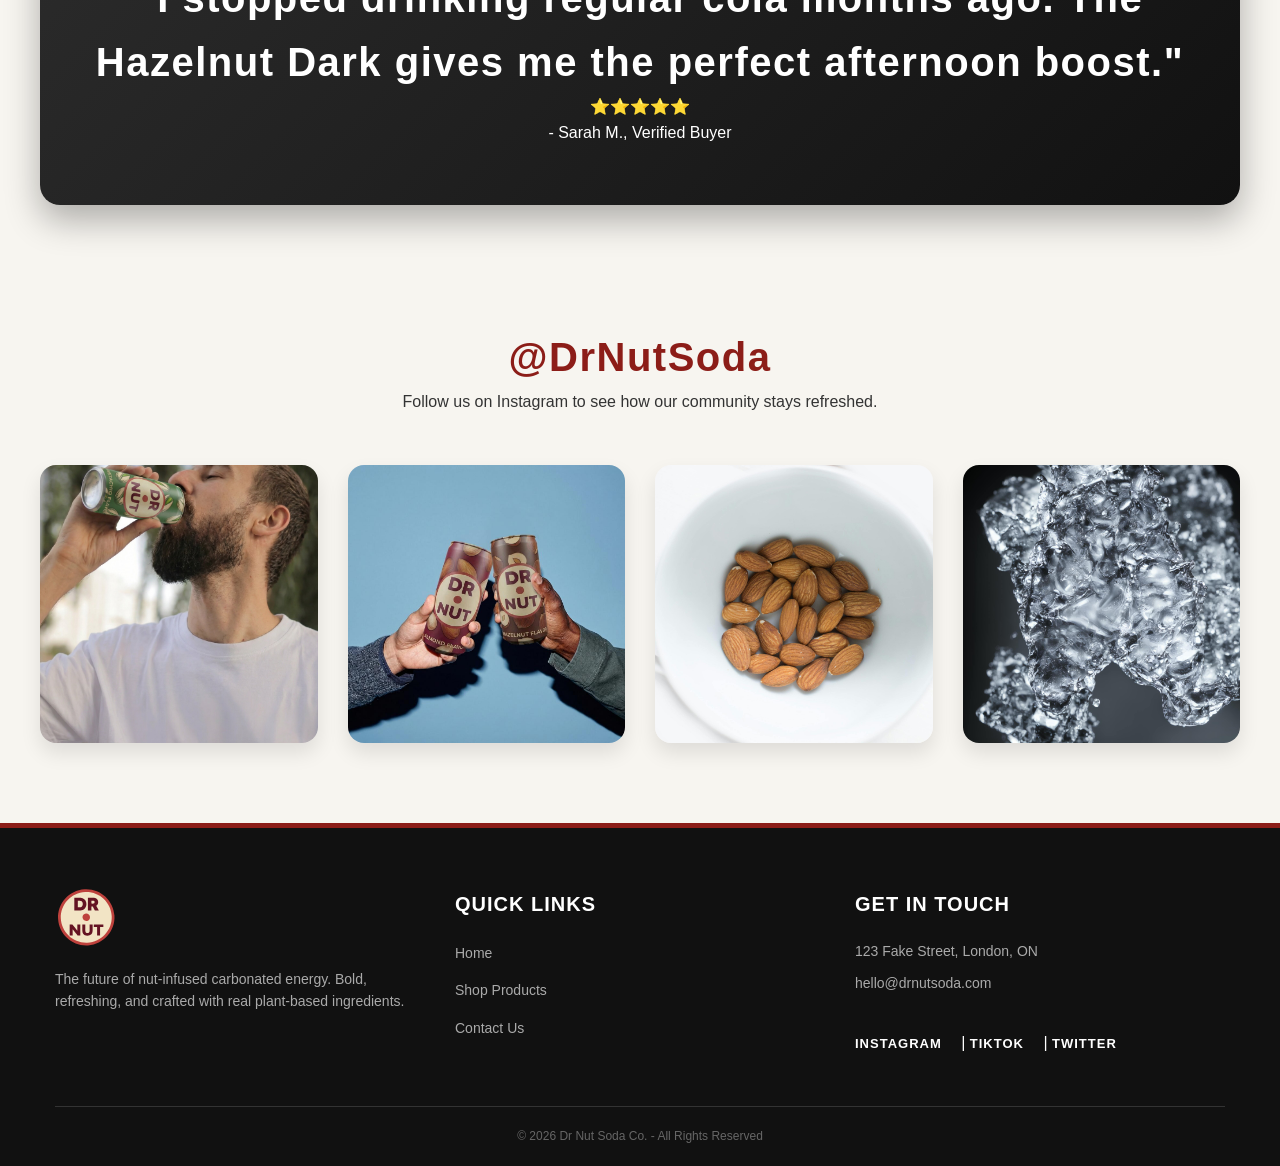
==== commit 7aeb4b2f: "Updated Files Updated four files" ====
--- a/index.html
+++ b/index.html
@@ -16,30 +16,32 @@
 
 <div id="wrapper">
 
-  <header class="site-header grid-con">
-    <div class="logo col-span-2 m-col-span-3 l-col-span-3">
-      <a href="index.html"><img src="images/logo.svg" alt="Dr Nut Logo"></a>
-    </div>
-
-    <div class="nav-container col-span-2 m-col-span-9 l-col-span-9">
-      <input type="checkbox" id="menu-toggle">
-      
-      <label for="menu-toggle" class="menu-icon">
-        <svg width="40" height="40" viewBox="0 0 24 24" fill="none" stroke="white" stroke-width="2" stroke-linecap="round" stroke-linejoin="round">
-          <line x1="3" y1="12" x2="21" y2="12"></line>
-          <line x1="3" y1="6" x2="21" y2="6"></line>
-          <line x1="3" y1="18" x2="21" y2="18"></line>
-        </svg>
-      </label>
-
-      <nav class="main-nav">
-        <ul>
-          <li><a href="index.html">Home</a></li>
-          <li><a href="products.html">Products</a></li>
-          <li><a href="contact.html">Contact</a></li>
-          <li><a href="#" id="cart-counter" class="cart-link">Cart (0)</a></li>
-        </ul>
-      </nav>
+  <header class="site-header">
+    <div class="grid-con">
+      <div class="logo col-span-2 m-col-span-3 l-col-span-3">
+        <a href="index.html"><img src="images/logo.svg" alt="Dr Nut Logo"></a>
+      </div>
+
+      <div class="nav-container col-span-2 m-col-span-9 l-col-span-9">
+        <input type="checkbox" id="menu-toggle">
+        
+        <label for="menu-toggle" class="menu-icon">
+          <svg width="40" height="40" viewBox="0 0 24 24" fill="none" stroke="white" stroke-width="2" stroke-linecap="round" stroke-linejoin="round">
+            <line x1="3" y1="12" x2="21" y2="12"></line>
+            <line x1="3" y1="6" x2="21" y2="6"></line>
+            <line x1="3" y1="18" x2="21" y2="18"></line>
+          </svg>
+        </label>
+
+        <nav class="main-nav">
+          <ul>
+            <li><a href="index.html">Home</a></li>
+            <li><a href="products.html">Products</a></li>
+            <li><a href="contact.html">Contact</a></li>
+            <li><a href="#" id="cart-counter" class="cart-link">Cart (0)</a></li>
+          </ul>
+        </nav>
+      </div>
     </div>
   </header>
 
@@ -57,7 +59,6 @@
         <div class="hero-btn-wrap">
           <a href="products.html" class="btn btn-hero">Shop Now</a>
         </div>
-
       </div>
     </section>
 
@@ -195,10 +196,8 @@
   
   <div id="toast-notification" class="toast">Item added to cart!</div>
 
-  
   <script src="https://cdnjs.cloudflare.com/ajax/libs/gsap/3.12.2/gsap.min.js"></script>
   <script src="https://cdnjs.cloudflare.com/ajax/libs/gsap/3.12.2/ScrollTrigger.min.js"></script>
-  
   <script src="js/main.js"></script>
 </div>
 </body>
--- a/css/grid.css
+++ b/css/grid.css
@@ -0,0 +1,197 @@
+/* ---General rules - scales images, videos to size of container--- */
+img, embed, object, video, picture {
+   max-width: 100%;
+ }
+
+ /* ---Change the way the box model works, tells the browser to account for any border and padding in the values you specify for an element's width and height.--- */
+
+ html {
+   box-sizing: border-box;
+ }
+
+ *, *::before, *::after {
+   box-sizing: inherit;
+ }
+
+/* ---Mini CSS reset--- */
+
+body, p, h1, h2, h3, h4, h5 {
+   margin: 0px; 
+   padding: 0px;
+}
+
+/* ---Utility Classes--- */
+
+.hidden {
+   display: none;
+}
+
+.visually-hidden:not(:focus):not(:active) {
+   position: absolute !important; 
+   width: 1px !important; 
+   height: 1px !important; 
+   padding: 0 !important; 
+   margin: -1px !important; 
+   overflow: hidden !important; 
+   clip-path: inset(50%); 
+   white-space: nowrap !important; 
+   border: 0 !important; 
+}
+
+.box {
+   background-color: lime;
+   color: rgb(27, 27, 27);
+   border-radius: 5px;
+   padding: 20px;
+   text-align: center;
+   margin-top: 10px;
+   margin-bottom:10px;
+ }
+
+.center-grid-con {
+   margin: 0 auto;
+}
+
+.full-width-grid-con {
+   /* set this container as a grid, with 3 columns
+   the other grid will sit in the middle column, this allows for overlapping content */
+   display: grid; 
+	grid-template-columns: 1fr minmax(0, 1200px) 1fr;  
+}
+
+/* ---Mobile Library Grid Styles--- */
+
+ .grid-con { 
+   display: grid;
+   grid-template-columns: repeat(4, minmax(0, 1fr));
+   grid-column-gap: 30px;
+   max-width: 1200px;
+   padding-left: 15px;
+   padding-right: 15px;
+}
+
+.col-span-1	{grid-column: span 1;}
+.col-span-2	{grid-column: span 2;}
+.col-span-3	{grid-column: span 3;}
+.col-span-4	{grid-column: span 4;}
+.col-span-full {grid-column: 1 / -1;}
+
+.col-start-1	{grid-column-start: 1;}
+.col-start-2	{grid-column-start: 2;}
+.col-start-3	{grid-column-start: 3;}
+.col-start-4	{grid-column-start: 4;}
+
+.col-end-1	{grid-column-end: 1;}
+.col-end-2	{grid-column-end: 2;}
+.col-end-3	{grid-column-end: 3;}
+.col-end-4	{grid-column-end: 4;}
+.col-end-5	{grid-column-end: 5;}
+
+/* ---Tablet Library Grid Styles--- */
+
+@media screen and (min-width: 768px) { 
+  .grid-con { 
+      grid-template-columns: repeat(12, minmax(0, 1fr));
+      grid-column-gap: 20px;
+      padding-left: 16px;
+      padding-right: 16px;
+   }
+
+  .m-col-span-1 { grid-column: span 1; }
+  .m-col-span-2 { grid-column: span 2; }
+  .m-col-span-3 { grid-column: span 3; }
+  .m-col-span-4 { grid-column: span 4; }
+  .m-col-span-5 { grid-column: span 5; }
+  .m-col-span-6 { grid-column: span 6; }
+  .m-col-span-7 { grid-column: span 7; }
+  .m-col-span-8 { grid-column: span 8; }
+  .m-col-span-9 { grid-column: span 9; }
+  .m-col-span-10 { grid-column: span 10; }
+  .m-col-span-11 { grid-column: span 11; }
+  .m-col-span-12 { grid-column: span 12; }
+  .m-col-span-full { grid-column: 1 / -1; }
+
+   .m-col-start-1	{grid-column-start: 1;}
+   .m-col-start-2	{grid-column-start: 2;}
+   .m-col-start-3	{grid-column-start: 3;}
+   .m-col-start-4	{grid-column-start: 4;}
+   .m-col-start-5	{grid-column-start: 5;}
+   .m-col-start-6	{grid-column-start: 6;}
+   .m-col-start-7	{grid-column-start: 7;}
+   .m-col-start-8	{grid-column-start: 8;}
+   .m-col-start-9	{grid-column-start: 9;}
+   .m-col-start-10	{grid-column-start: 10;}
+   .m-col-start-11	{grid-column-start: 11;}
+   .m-col-start-12	{grid-column-start: 12;}
+   .m-col-start-13	{grid-column-start: 13;}
+
+   .m-col-end-1	{grid-column-end: 1;}
+   .m-col-end-2	{grid-column-end: 2;}
+   .m-col-end-3	{grid-column-end: 3;}
+   .m-col-end-4	{grid-column-end: 4;}
+   .m-col-end-5	{grid-column-end: 5;}
+   .m-col-end-6	{grid-column-end: 6;}
+   .m-col-end-7	{grid-column-end: 7;}
+   .m-col-end-8	{grid-column-end: 8;}
+   .m-col-end-9	{grid-column-end: 9;}
+   .m-col-end-10	{grid-column-end: 10;}
+   .m-col-end-11	{grid-column-end: 11;}
+   .m-col-end-12	{grid-column-end: 12;}
+   .m-col-end-13	{grid-column-end: 13;}
+
+}
+
+
+/* ---Desktop Library Grid Styles--- */
+
+@media screen and (min-width: 1200px) { 
+   .grid-con { 
+      grid-column-gap: 30px;
+      padding-left: 15px;
+      padding-right: 15px;
+   }
+
+   .l-col-span-1  { grid-column: span 1; }
+  .l-col-span-2  { grid-column: span 2; }
+  .l-col-span-3  { grid-column: span 3; }
+  .l-col-span-4  { grid-column: span 4; }
+  .l-col-span-5  { grid-column: span 5; }
+  .l-col-span-6  { grid-column: span 6; }
+  .l-col-span-7  { grid-column: span 7; }
+  .l-col-span-8  { grid-column: span 8; }
+  .l-col-span-9  { grid-column: span 9; }
+  .l-col-span-10 { grid-column: span 10; }
+  .l-col-span-11 { grid-column: span 11; }
+  .l-col-span-12 { grid-column: span 12; }
+  .l-col-span-full { grid-column: 1 / -1; }
+
+   .l-col-start-1	{grid-column-start: 1;}
+   .l-col-start-2	{grid-column-start: 2;}
+   .l-col-start-3	{grid-column-start: 3;}
+   .l-col-start-4	{grid-column-start: 4;}
+   .l-col-start-5	{grid-column-start: 5;}
+   .l-col-start-6	{grid-column-start: 6;}
+   .l-col-start-7	{grid-column-start: 7;}
+   .l-col-start-8	{grid-column-start: 8;}
+   .l-col-start-9	{grid-column-start: 9;}
+   .l-col-start-10	{grid-column-start: 10;}
+   .l-col-start-11	{grid-column-start: 11;}
+   .l-col-start-12	{grid-column-start: 12;}
+   .l-col-start-13	{grid-column-start: 13;}
+
+   .l-col-end-1	{grid-column-end: 1;}
+   .l-col-end-2	{grid-column-end: 2;}
+   .l-col-end-3	{grid-column-end: 3;}
+   .l-col-end-4	{grid-column-end: 4;}
+   .l-col-end-5	{grid-column-end: 5;}
+   .l-col-end-6	{grid-column-end: 6;}
+   .l-col-end-7	{grid-column-end: 7;}
+   .l-col-end-8	{grid-column-end: 8;}
+   .l-col-end-9	{grid-column-end: 9;}
+   .l-col-end-10	{grid-column-end: 10;}
+   .l-col-end-11	{grid-column-end: 11;}
+   .l-col-end-12	{grid-column-end: 12;}
+   .l-col-end-13	{grid-column-end: 13;}
+}
+
+/* Add XL Later */
--- a/css/main.css
+++ b/css/main.css
@@ -0,0 +1,979 @@
+/* BASE TYPOGRAPHY & LAYOUT */
+
+body {
+  font-family: 'Poppins', sans-serif; 
+  margin: 0;
+  line-height: 1.6;
+  background-color: #f7f5f0; 
+  color: #333333; 
+  overflow-x: hidden; 
+}
+
+h1, h2, h3, h4 {
+  font-family: 'Montserrat', sans-serif; 
+  text-transform: uppercase;
+  margin-top: 0;
+  color: #1a1a1a;
+}
+
+h1 { font-weight: 900; letter-spacing: 2px; }
+h2 { font-weight: 800; letter-spacing: 1.5px; }
+h3 { font-weight: 700; letter-spacing: 1px; }
+
+p {
+  margin-bottom: 0; 
+  font-size: 16px;
+  font-weight: 300;
+}
+
+
+#wrapper {
+  background-color: transparent; 
+  width: 100%;
+  max-width: 100%;         
+  margin: 0;            
+  box-shadow: none; 
+}
+
+.grid-con {
+  margin: 0 auto;
+}
+
+/* HEADER & NAVIGATION */
+
+.site-header {
+  background: #111111; 
+  padding: 15px 0;
+  position: sticky; 
+  top: 0;
+  z-index: 999;
+  border-bottom: 3px solid #8c1d18;
+}
+
+.site-header .grid-con {
+  align-items: center; 
+}
+
+.logo {
+  display: flex;
+  align-items: center;
+}
+
+.logo img {
+  height: 200px; 
+  display: block;
+  transition: transform 0.3s ease;
+}
+
+.logo:hover img {
+  transform: scale(1.05);
+}
+
+.nav-container {
+  display: flex;
+  justify-content: flex-end; 
+  align-items: center;
+}
+
+.main-nav ul {
+  list-style: none;
+  padding: 0;
+  margin: 0;
+  display: flex;
+  align-items: center;
+}
+
+.main-nav li {
+  margin: 0 15px; 
+}
+
+.main-nav a {
+  color: #ffffff;
+  text-decoration: none;
+  font-size: 14px;
+  font-family: 'Montserrat', sans-serif;
+  font-weight: 700;
+  text-transform: uppercase; 
+  letter-spacing: 2px;
+  padding: 5px 0; 
+  transition: color 0.3s ease; 
+  position: relative;
+}
+
+.main-nav a::after {
+  content: '';
+  position: absolute;
+  width: 0;
+  height: 2px;
+  bottom: -4px;
+  left: 50%;
+  background-color: #8c1d18;
+  transition: all 0.3s ease;
+  transform: translateX(-50%);
+}
+
+.main-nav a:hover {
+  color: #8c1d18; 
+}
+
+.main-nav a:hover::after {
+  width: 100%;
+}
+
+.cart-link {
+  background: #8c1d18;
+  padding: 10px 25px !important;
+  border-radius: 50px;
+  color: #ffffff !important;
+  display: inline-block;
+  transition: all 0.3s ease;
+}
+
+.cart-link::after {
+  display: none; 
+}
+
+.cart-link:hover {
+  background: #a6241e;
+  transform: translateY(-2px);
+}
+
+#menu-toggle {
+  display: none; 
+}
+
+.menu-icon {
+  display: none; 
+  cursor: pointer;
+}
+
+/* CINEMAGRAPH HERO  */
+
+.hero-cinemagraph {
+  position: relative;
+  width: 100%;
+  background-color: #111111; 
+  color: #ffffff;
+  text-align: center;
+  padding: 120px 20px;
+  overflow: hidden; 
+  display: flex;
+  flex-direction: column;
+  align-items: center;
+  justify-content: center;
+  min-height: 60vh; 
+}
+
+.cinemagraph-video {
+  position: absolute;
+  top: 0; left: 0;
+  width: 100%; height: 100%;
+  object-fit: cover; 
+  z-index: 0;
+}
+
+.cinemagraph-overlay {
+  position: absolute;
+  top: 0; left: 0; 
+  width: 100%; height: 100%;
+  background: rgba(0, 0, 0, 0.35); 
+  z-index: 1;
+}
+
+.hero-content {
+  position: relative;
+  z-index: 10; 
+  max-width: 900px;
+  width: 100%;
+  display: flex;
+  flex-direction: column;
+  align-items: center;
+}
+
+.hero-content h1 {
+  font-size: clamp(50px, 8vw, 90px); 
+  color: #ffffff;
+  text-shadow: 2px 4px 15px rgba(0,0,0,0.8); 
+  margin-bottom: 20px;
+  line-height: 1.1;
+}
+
+.hero-content p {
+  font-size: clamp(16px, 2vw, 22px);
+  color: #f4f4f4;
+  margin-bottom: 35px; 
+  text-shadow: 1px 2px 8px rgba(0,0,0,0.8);
+  max-width: 700px;
+}
+
+.page-title {
+  background: linear-gradient(135deg, #8c1d18, #5a110f); 
+  color: #ffffff; 
+  text-align: center;
+  padding: 80px 20px; 
+}
+
+/* PROMO VIDEO SHOWCASE */
+
+.video-showcase {
+  padding: 60px 0 0 0;
+}
+
+.promo-video {
+  width: 100%;
+  max-height: 600px;
+  object-fit: cover;
+  border-radius: 20px;
+  box-shadow: 0px 15px 40px rgba(0, 0, 0, 0.15);
+  display: block; 
+}
+
+/* PREMIUM BUTTONS & CTAs */
+
+.btn {
+  display: inline-block;
+  background: linear-gradient(135deg, #8c1d18, #5a110f); 
+  color: #ffffff;
+  padding: 15px 40px;
+  border-radius: 50px; 
+  font-family: 'Montserrat', sans-serif;
+  font-weight: 700;
+  font-size: 18px;
+  letter-spacing: 1.5px;
+  text-transform: uppercase;
+  text-decoration: none;
+  border: none;
+  cursor: pointer;
+  transition: all 0.3s ease;
+  margin-top: 15px;
+  box-shadow: 0 8px 20px rgba(140, 29, 24, 0.4);
+}
+
+.btn:hover {
+  background: linear-gradient(135deg, #a6241e, #8c1d18); 
+  transform: translateY(-4px); 
+  box-shadow: 0 12px 25px rgba(140, 29, 24, 0.6);
+}
+
+.btn-hero {
+  background: #ffffff;
+  color: #8c1d18;
+  box-shadow: 0 8px 20px rgba(0, 0, 0, 0.4);
+}
+
+.btn-hero:hover {
+  background: #f4f4f4;
+  color: #8c1d18;
+}
+
+.price {
+  font-size: 28px;
+  font-weight: 700;
+  color: #8c1d18;
+  font-family: 'Montserrat', sans-serif;
+  margin: 15px 0 5px 0;
+}
+
+/* SPLIT LIFESTYLE SECTION */
+
+.split-section {
+  padding: 100px 0; 
+  display: flex;
+  align-items: center;
+}
+
+.split-image img {
+  width: 100%;
+  height: 100%;
+  min-height: 600px; 
+  object-fit: cover; 
+  border-radius: 20px;
+  box-shadow: 0px 20px 40px rgba(0, 0, 0, 0.2); 
+  display: block;
+}
+
+.split-text {
+  padding-left: 60px; 
+}
+
+.split-text h2 {
+  font-size: 55px; 
+  color: #8c1d18;
+  margin-bottom: 25px;
+  line-height: 1.1;
+}
+
+.split-text p {
+  font-size: 18px;
+  margin-bottom: 35px;
+  color: #555555;
+  line-height: 1.8;
+}
+
+/* TRANSPARENT CAN PRODUCT CARDS */
+
+.flavors, .about, .products-list, .info-section {
+  padding: 80px 0; 
+}
+
+.products-list {
+  align-items: start;
+}
+
+.intro-text {
+  text-align: center;
+  margin-bottom: 50px;
+}
+
+.intro-text h2 {
+  font-size: 50px;
+  color: #8c1d18; 
+}
+
+.flavor-card,
+.product-card,
+.service-box,
+.text-box {
+  background: #ffffff;
+  padding: 50px 30px; 
+  text-align: center;
+  margin-bottom: 30px; 
+  border-radius: 20px; 
+  box-shadow: 0px 10px 30px rgba(0, 0, 0, 0.06); 
+  border: 1px solid #f0f0f0;
+  position: relative;
+  z-index: 1;
+  transition: transform 0.4s ease, box-shadow 0.4s ease; 
+  display: flex;
+  flex-direction: column;
+  justify-content: flex-start;
+  align-items: center;
+}
+
+.flavor-card:hover,
+.product-card:hover {
+  transform: translateY(-10px); 
+  box-shadow: 0px 20px 40px rgba(0, 0, 0, 0.12); 
+}
+
+.glow-circle {
+  position: absolute;
+  top: 15%;
+  left: 50%;
+  transform: translateX(-50%);
+  width: 150px;
+  height: 150px;
+  background: radial-gradient(circle, rgba(140,29,24,0.1) 0%, rgba(255,255,255,0) 70%);
+  border-radius: 50%;
+  z-index: -1;
+}
+
+.flavor-card img {
+  height: 250px; 
+  width: auto;
+  margin: 0 auto 25px auto;
+  display: block;
+  filter: drop-shadow(0px 15px 15px rgba(0, 0, 0, 0.25)); 
+  transition: transform 0.4s ease;
+}
+
+.product-card img {
+  height: 320px; 
+  width: auto;
+  margin: 0 auto 25px auto;
+  display: block;
+  filter: drop-shadow(0px 20px 25px rgba(0, 0, 0, 0.35)); 
+  transition: transform 0.4s ease;
+}
+
+.flavor-card:hover img,
+.product-card:hover img {
+  transform: translateY(-8px) scale(1.03);
+}
+
+.flavor-card h3,
+.product-card h3,
+.service-box h3 {
+  font-size: 28px;
+  color: #2b2b2b;
+}
+
+.text-box {
+  text-align: left; 
+}
+
+/* PRODUCT SPECS ACCORDION */
+
+.product-specs {
+  text-align: left;
+  margin: 20px 0 0 0;
+  background: #fcfcfc;
+  border: 1px solid #eaeaea;
+  border-radius: 8px;
+  padding: 15px;
+  transition: all 0.3s ease;
+  width: 100%; 
+  margin-top: auto; 
+}
+
+.product-specs summary {
+  font-family: 'Montserrat', sans-serif;
+  font-weight: 700;
+  font-size: 16px;
+  color: #8c1d18;
+  cursor: pointer;
+  list-style: none; 
+  display: flex;
+  justify-content: space-between;
+  align-items: center;
+  text-transform: uppercase;
+  letter-spacing: 1px;
+}
+
+.product-specs summary::-webkit-details-marker {
+  display: none;
+}
+
+.product-specs summary::after {
+  content: '+';
+  font-size: 24px;
+  font-weight: bold;
+}
+
+.product-specs[open] summary::after {
+  content: '-';
+}
+
+.product-specs[open] ul {
+  animation: slideFadeIn 0.4s ease-out forwards; 
+}
+
+.product-specs ul {
+  list-style: none;
+  padding: 0;
+  margin: 15px 0 0 0;
+  font-size: 13px;
+  border-top: 1px solid #eaeaea;
+  padding-top: 15px;
+}
+
+.product-specs li {
+  margin-bottom: 8px;
+  line-height: 1.4;
+}
+
+.product-specs strong {
+  color: #2b2b2b;
+  font-weight: 600;
+}
+
+@keyframes slideFadeIn {
+  0% {
+    opacity: 0;
+    transform: translateY(-10px);
+  }
+  100% {
+    opacity: 1;
+    transform: translateY(0);
+  }
+}
+
+/* JS INTERACTIVE SECTION STYLES */
+
+.interactive-section {
+  padding: 80px 0;
+}
+
+.interactive-controls {
+  display: flex;
+  flex-direction: column;
+  gap: 15px;
+}
+
+.int-btn {
+  background: #ffffff;
+  color: #2b2b2b;
+  border: 2px solid #eaeaea;
+  padding: 20px;
+  border-radius: 12px;
+  font-family: 'Montserrat', sans-serif;
+  font-weight: 700;
+  font-size: 20px;
+  text-transform: uppercase;
+  cursor: pointer;
+  text-align: left;
+  transition: all 0.3s ease;
+  box-shadow: 0 4px 10px rgba(0,0,0,0.03);
+}
+
+.int-btn:hover {
+  border-color: #8c1d18;
+  transform: translateX(5px); 
+}
+
+.int-btn.active {
+  background: linear-gradient(135deg, #8c1d18, #5a110f);
+  color: #ffffff;
+  border-color: #8c1d18;
+  box-shadow: 0 8px 20px rgba(140, 29, 24, 0.3);
+  transform: translateX(10px);
+}
+
+.display-card {
+  background: #ffffff;
+  border-radius: 20px;
+  padding: 40px;
+  display: flex;
+  align-items: center;
+  gap: 40px;
+  box-shadow: 0px 15px 40px rgba(0, 0, 0, 0.08);
+  border: 1px solid #f0f0f0;
+  transition: opacity 0.3s ease, transform 0.3s ease;
+}
+
+.fade-anim {
+  opacity: 0;
+  transform: translateY(10px);
+}
+
+.display-image-container {
+  position: relative;
+  flex: 1;
+  text-align: center;
+}
+
+.display-image-container img {
+  max-width: 90%;
+  height: auto;
+  border-radius: 16px;
+  box-shadow: 0px 15px 30px rgba(0, 0, 0, 0.15);
+}
+
+.display-text {
+  flex: 2;
+  text-align: left;
+}
+
+.display-text h3 {
+  font-size: 40px;
+  margin-bottom: 5px;
+}
+
+.display-text h4 {
+  font-family: 'Poppins', sans-serif;
+  color: #8c1d18;
+  font-size: 18px;
+  font-weight: 600;
+  margin-top: 0;
+  margin-bottom: 20px;
+  text-transform: uppercase;
+  letter-spacing: 1px;
+}
+
+.display-text p {
+  font-size: 16px;
+  margin-bottom: 20px;
+}
+
+.display-text .ingredients {
+  font-size: 14px;
+  color: #666;
+  background: #f9f9f9;
+  padding: 15px;
+  border-radius: 8px;
+  border-left: 4px solid #8c1d18;
+}
+
+/* TABLES & FORMS */
+
+.compare-table {
+  width: 100%;
+  border-collapse: collapse;
+  text-align: left;
+  background: white;
+  border-radius: 12px;
+  overflow: hidden;
+  box-shadow: 0 5px 20px rgba(0,0,0,0.05);
+}
+
+.compare-table th {
+  background-color: #8c1d18;
+  color: white;
+  padding: 18px;
+  font-family: 'Montserrat', sans-serif;
+  font-weight: 700;
+  font-size: 20px;
+  letter-spacing: 1px;
+}
+
+.compare-table td {
+  padding: 18px;
+  border-bottom: 1px solid #eee;
+}
+
+.contact-form fieldset {
+  border: 2px solid #eaeaea;
+  border-radius: 12px;
+  padding: 20px;
+  margin-bottom: 25px;
+  background: #ffffff;
+}
+
+.contact-form legend {
+  font-family: 'Montserrat', sans-serif;
+  font-weight: 700;
+  color: #8c1d18;
+  padding: 0 10px;
+  text-transform: uppercase;
+  letter-spacing: 1px;
+}
+
+.contact-form label {
+  display: block;
+  margin-bottom: 8px;
+  font-weight: 600;
+  color: #2b2b2b;
+}
+
+.contact-form input,
+.contact-form textarea,
+.contact-form select {
+  width: 100%;
+  padding: 15px;
+  margin-bottom: 25px;
+  border: 2px solid #eaeaea;
+  background: #fcfcfc;
+  border-radius: 8px;
+  font-family: 'Poppins', sans-serif;
+  font-size: 16px;
+  transition: border-color 0.3s ease, background 0.3s ease;
+}
+
+.contact-form select {
+  cursor: pointer;
+  appearance: none;
+}
+
+.contact-form input:focus,
+.contact-form textarea:focus,
+.contact-form select:focus {
+  outline: none;
+  border-color: #8c1d18;
+  background: #ffffff;
+}
+
+/* REVIEWS, FAQ, PROMO BANNER */
+
+.review, .faq-section, .newsletter {
+  padding: 0 0 80px 0;
+}
+
+.promo-banner {
+  padding: 0 0 60px 0;
+}
+
+.promo-box {
+  background: linear-gradient(135deg, #8c1d18, #5a110f);
+  color: #ffffff;
+  text-align: center;
+  padding: 50px 20px;
+  border-radius: 20px;
+  box-shadow: 0px 15px 35px rgba(140, 29, 24, 0.3);
+}
+
+.promo-box h2 {
+  color: #ffffff;
+  font-size: 40px;
+  margin-bottom: 15px;
+}
+
+.promo-box p {
+  color: #f4f4f4;
+  font-size: 18px;
+  margin-bottom: 20px;
+}
+
+.review-box {
+  background: linear-gradient(135deg, #2b2b2b, #111111);
+  color: #ffffff;
+  text-align: center;
+  padding: 60px 20px;
+  border-radius: 20px;
+  box-shadow: 0px 15px 35px rgba(0, 0, 0, 0.3); 
+}
+
+.review-box h2 {
+  color: #ffffff;
+  font-size: 40px;
+  text-transform: none; 
+}
+
+.faq-item {
+  background: #ffffff;
+  padding: 25px;
+  border-radius: 12px;
+  border-left: 8px solid #8c1d18;
+  box-shadow: 0px 5px 20px rgba(0,0,0,0.06);
+  margin-bottom: 20px;
+}
+
+.faq-item h3 {
+  color: #8c1d18;
+  font-size: 22px;
+}
+
+/* SVG ICONS & SOCIAL GRID */
+
+.service-icon {
+  width: 60px;
+  height: 60px;
+  margin-bottom: 20px;
+  background: #f7f5f0;
+  padding: 12px;
+  border-radius: 50%;
+  border: 2px solid #eaeaea;
+  transition: transform 0.3s ease;
+}
+
+.service-box:hover .service-icon {
+  transform: scale(1.1) rotate(5deg);
+  border-color: #8c1d18;
+  background: #ffffff;
+}
+
+.social-grid-section {
+  padding: 40px 0 80px 0;
+}
+
+.social-grid-section .intro-text h2 {
+  font-size: 40px;
+  text-transform: none; 
+}
+
+.social-img-box {
+  overflow: hidden;
+  border-radius: 16px;
+  box-shadow: 0px 10px 20px rgba(0,0,0,0.1);
+  position: relative;
+}
+
+.social-img-box img {
+  width: 100%;
+  aspect-ratio: 1 / 1; 
+  object-fit: cover;
+  display: block;
+  transition: transform 0.5s ease;
+}
+
+.social-img-box:hover img {
+  transform: scale(1.08); 
+}
+
+.social-img-box::after {
+  content: '';
+  position: absolute;
+  top: 0; left: 0; width: 100%; height: 100%;
+  background: rgba(140, 29, 24, 0.4);
+  opacity: 0;
+  transition: opacity 0.3s ease;
+  pointer-events: none;
+}
+
+.social-img-box:hover::after {
+  opacity: 1;
+}
+
+/* FOOTER (3 COLUMNS) */
+
+.site-footer {
+  background: #111111;
+  color: #ffffff;
+  padding: 60px 0 20px 0;
+  border-top: 5px solid #8c1d18;
+}
+
+.footer-col {
+  margin-bottom: 30px;
+}
+
+.footer-logo {
+  height: 60px;
+  margin-bottom: 20px;
+  display: block;
+}
+
+.footer-col h3 {
+  color: #ffffff;
+  font-size: 20px;
+  margin-bottom: 20px;
+}
+
+.footer-col p {
+  color: #aaaaaa;
+  font-size: 14px;
+  margin-bottom: 10px;
+}
+
+.footer-col ul {
+  list-style: none;
+  padding: 0;
+  margin: 0;
+}
+
+.footer-col ul li {
+  margin-bottom: 12px;
+}
+
+.footer-col ul a {
+  color: #aaaaaa;
+  text-decoration: none;
+  font-size: 14px;
+  transition: color 0.3s ease;
+}
+
+.footer-col ul a:hover {
+  color: #8c1d18;
+}
+
+.social-links a {
+  color: #ffffff;
+  font-weight: 600;
+  text-decoration: none;
+  margin-right: 15px;
+  font-family: 'Montserrat', sans-serif;
+  text-transform: uppercase;
+  font-size: 13px;
+  letter-spacing: 1px;
+  transition: color 0.3s ease;
+}
+
+.social-links a:hover {
+  color: #8c1d18;
+}
+
+.footer-bottom {
+  text-align: center;
+  border-top: 1px solid #333333;
+  padding-top: 20px;
+  margin-top: 20px;
+}
+
+.footer-bottom p {
+  font-size: 12px;
+  color: #666666;
+}
+
+/* TOAST NOTIFICATION (CART) */
+
+.toast {
+  position: fixed;
+  bottom: 30px;
+  right: 30px;
+  background: #111111;
+  color: #ffffff;
+  padding: 15px 30px;
+  border-radius: 50px;
+  font-family: 'Poppins', sans-serif;
+  font-weight: 600;
+  box-shadow: 0px 10px 30px rgba(0, 0, 0, 0.4);
+  border-left: 5px solid #8c1d18;
+  z-index: 1000;
+  opacity: 0;
+  transform: translateY(20px);
+  pointer-events: none;
+  transition: opacity 0.4s ease, transform 0.4s ease;
+}
+
+.show-toast {
+  opacity: 1;
+  transform: translateY(0);
+}
+
+/* MOBILE RESPONSIVE STYLES */
+
+@media (max-width: 768px) {
+  .logo img {
+    height: 100px; 
+  }
+
+  .menu-icon {
+    display: flex; 
+    align-items: center;
+  }
+
+  .main-nav {
+    position: absolute; 
+    top: 100%;
+    left: 0;
+    width: 100%;
+    background: #111111;
+    text-align: center; 
+    z-index: 100; 
+    border-top: 2px solid #8c1d18; 
+    box-shadow: 0px 10px 20px rgba(0,0,0,0.4); 
+    
+    visibility: hidden;
+    opacity: 0;
+    pointer-events: none;
+    transform: translateY(-15px);
+    transition: opacity 0.3s ease, transform 0.3s ease, visibility 0.3s;
+  }
+
+  .main-nav ul {
+    flex-direction: column;
+    padding: 20px 0;
+  }
+
+  .main-nav li {
+    margin: 10px 0;
+  }
+
+  .main-nav a::after {
+    display: none; 
+  }
+
+  #menu-toggle:checked ~ .main-nav {
+    visibility: visible;
+    opacity: 1;
+    pointer-events: auto;
+    transform: translateY(0);
+  }
+  
+  .hero-content h1 {
+    font-size: 50px;
+  }
+
+  .split-section {
+    flex-direction: column; 
+    padding: 60px 0;
+  }
+
+  .split-image img {
+    min-height: 400px; 
+  }
+
+  .split-text {
+    padding-left: 0;
+    margin-top: 40px;
+    text-align: center;
+  }
+  
+  .split-text h2 {
+    font-size: 40px;
+  }
+  
+  .social-img-box {
+    margin-bottom: 20px; 
+  }
+
+  .display-card {
+    flex-direction: column;
+    text-align: center;
+    padding: 30px 20px;
+    margin-top: 20px;
+  }
+  
+  .display-text {
+    text-align: center;
+  }
+}
